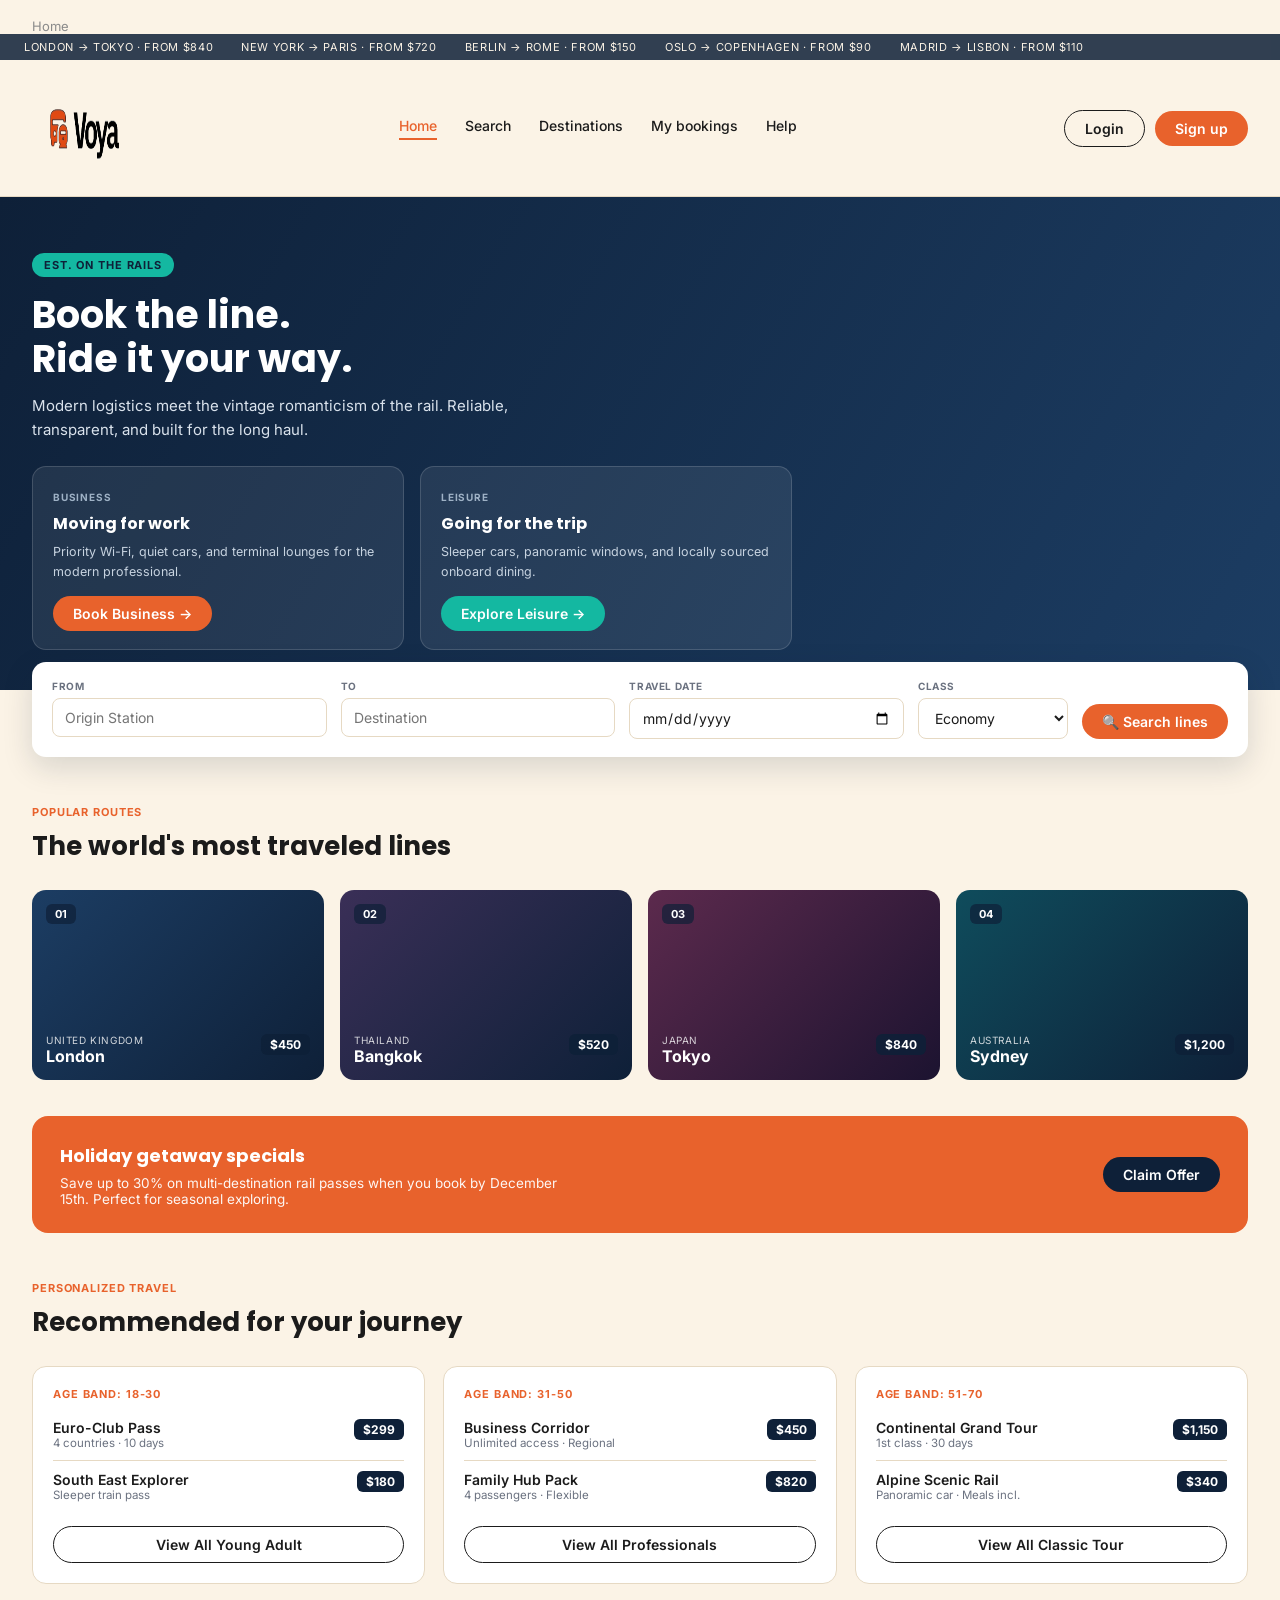
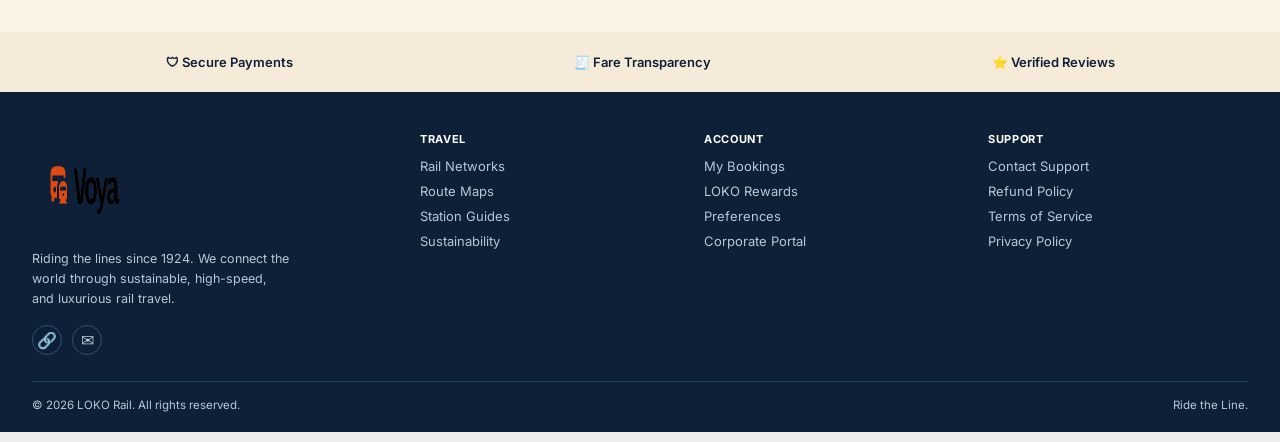
==== index.html @ 7a9fcd8a "Rename home page to index" ====
<!DOCTYPE html>
<html lang="en">
<head>
    <meta charset="UTF-8">
    <meta name="viewport" content="width=device-width, initial-scale=1.0">
    <title>VOYA-RAIL BOOKING</title>
    <link rel="stylesheet" href="styles.css">
</head>

<body>

<!-- ============ HOME ============ -->

<div class="screen" id="home">

<div class="screen-label">Home</div>

<div class="ticker">
    <span>London → Tokyo · from $840</span>
    <span>New York → Paris · from $720</span>
    <span>Berlin → Rome · from $150</span>
    <span>Oslo → Copenhagen · from $90</span>
    <span>Madrid → Lisbon · from $110</span>
</div>


<!-- NAVBAR -->

<div class="navbar">

    <span class="logo">
        <img
            src="Media/voya-logo.png"
            alt="VOYA logo"
            width="100"
            height="100"
        >
    </span>

    <div class="navlinks">

        <a class="active" href="index.html">
            Home
        </a>

        <a href="search.html">
            Search
        </a>

        <a href="destinations.html">
            Destinations
        </a>

        <a href="bookings.html">
            My bookings
        </a>

        <a href="help.html">
            Help
        </a>

    </div>

    <div class="nav-actions">

        <a
            class="btn btn-outline"
            href="login.html"
        >
            Login
        </a>

        <a
            class="btn btn-orange"
            href="signup.html"
        >
            Sign up
        </a>

    </div>

</div>


<!-- HERO -->

<div class="hero">

    <div class="hero-inner">

        <span class="tag">
            Est. on the rails
        </span>

        <h1>
            Book the line.<br>
            Ride it your way.
        </h1>

        <p>
            Modern logistics meet the vintage romanticism of the rail.
            Reliable, transparent, and built for the long haul.
        </p>


        <div class="hero-cards">

            <div class="hero-card">

                <span class="eyebrow">
                    Business
                </span>

                <h3>
                    Moving for work
                </h3>

                <p>
                    Priority Wi-Fi, quiet cars, and terminal lounges
                    for the modern professional.
                </p>

                <a
                    class="btn btn-orange"
                    href="search.html"
                >
                    Book Business →
                </a>

            </div>


            <div class="hero-card">

                <span class="eyebrow">
                    Leisure
                </span>

                <h3>
                    Going for the trip
                </h3>

                <p>
                    Sleeper cars, panoramic windows, and locally
                    sourced onboard dining.
                </p>

                <a
                    class="btn btn-teal"
                    href="search.html"
                >
                    Explore Leisure →
                </a>

            </div>

        </div>

    </div>

</div>


<!-- SEARCH BAR -->

<div class="search-bar">

    <div class="field">

        <label>
            From
        </label>

        <input
            class="input"
            placeholder="Origin Station"
        >

    </div>


    <div class="field">

        <label>
            To
        </label>

        <input
            class="input"
            placeholder="Destination"
        >

    </div>


    <div class="field">

        <label>
            Travel Date
        </label>

        <input
            class="input"
            placeholder="mm/dd/yyyy"
        >

    </div>


    <div
        class="field"
        style="max-width:150px"
    >

        <label>
            Class
        </label>

        <select class="input">

            <option>
                Economy
            </option>

            <option>
                First Class
            </option>

        </select>

    </div>


    <div
        class="field"
        style="flex:0 0 auto;justify-content:flex-end"
    >

        <label style="opacity:0">
            Search
        </label>

        <a
            class="btn btn-orange"
            href="search.html"
        >
            🔍 Search lines
        </a>

    </div>

</div>


<!-- POPULAR ROUTES -->

<div class="section">

    <div class="eyebrow">
        Popular routes
    </div>

    <h2>
        The world's most traveled lines
    </h2>


    <div class="route-grid">

        <div
            class="route-card"
            style="background:linear-gradient(135deg,#1c3d63,#0E2038)"
        >

            <span class="route-num">
                01
            </span>

            <div>

                <span class="route-price">
                    $450
                </span>

                <div class="route-country">
                    United Kingdom
                </div>

                <div class="route-name">
                    London
                </div>

            </div>

        </div>


        <div
            class="route-card"
            style="background:linear-gradient(135deg,#3a2f57,#0E2038)"
        >

            <span class="route-num">
                02
            </span>

            <div>

                <span class="route-price">
                    $520
                </span>

                <div class="route-country">
                    Thailand
                </div>

                <div class="route-name">
                    Bangkok
                </div>

            </div>

        </div>


        <div
            class="route-card"
            style="background:linear-gradient(135deg,#5c2a4d,#1c1330)"
        >

            <span class="route-num">
                03
            </span>

            <div>

                <span class="route-price">
                    $840
                </span>

                <div class="route-country">
                    Japan
                </div>

                <div class="route-name">
                    Tokyo
                </div>

            </div>

        </div>


        <div
            class="route-card"
            style="background:linear-gradient(135deg,#0f4c5c,#0E2038)"
        >

            <span class="route-num">
                04
            </span>

            <div>

                <span class="route-price">
                    $1,200
                </span>

                <div class="route-country">
                    Australia
                </div>

                <div class="route-name">
                    Sydney
                </div>

            </div>

        </div>

    </div>


    <div class="promo-banner">

        <div>

            <h3>
                Holiday getaway specials
            </h3>

            <p>
                Save up to 30% on multi-destination rail passes
                when you book by December 15th. Perfect for
                seasonal exploring.
            </p>

        </div>

        <a
            class="btn btn-dark"
            href="search.html"
        >
            Claim Offer
        </a>

    </div>

</div>


<!-- PERSONALIZED TRAVEL -->

<div
    class="section"
    style="padding-top:0"
>

    <div class="eyebrow">
        Personalized travel
    </div>

    <h2>
        Recommended for your journey
    </h2>


    <div class="persona-grid">


        <div class="persona-card">

            <div class="eyebrow">
                Age band: 18-30
            </div>

            <div class="persona-item">

                <div>

                    <div class="name">
                        Euro-Club Pass
                    </div>

                    <div class="sub">
                        4 countries · 10 days
                    </div>

                </div>

                <span class="price">
                    $299
                </span>

            </div>


            <div class="persona-item">

                <div>

                    <div class="name">
                        South East Explorer
                    </div>

                    <div class="sub">
                        Sleeper train pass
                    </div>

                </div>

                <span class="price">
                    $180
                </span>

            </div>


            <a
                class="btn btn-outline btn-block"
                style="margin-top:14px"
                href="search.html"
            >
                View All Young Adult
            </a>

        </div>


        <div class="persona-card">

            <div class="eyebrow">
                Age band: 31-50
            </div>

            <div class="persona-item">

                <div>

                    <div class="name">
                        Business Corridor
                    </div>

                    <div class="sub">
                        Unlimited access · Regional
                    </div>

                </div>

                <span class="price">
                    $450
                </span>

            </div>


            <div class="persona-item">

                <div>

                    <div class="name">
                        Family Hub Pack
                    </div>

                    <div class="sub">
                        4 passengers · Flexible
                    </div>

                </div>

                <span class="price">
                    $820
                </span>

            </div>


            <a
                class="btn btn-outline btn-block"
                style="margin-top:14px"
                href="search.html"
            >
                View All Professionals
            </a>

        </div>


        <div class="persona-card">

            <div class="eyebrow">
                Age band: 51-70
            </div>

            <div class="persona-item">

                <div>

                    <div class="name">
                        Continental Grand Tour
                    </div>

                    <div class="sub">
                        1st class · 30 days
                    </div>

                </div>

                <span class="price">
                    $1,150
                </span>

            </div>


            <div class="persona-item">

                <div>

                    <div class="name">
                        Alpine Scenic Rail
                    </div>

                    <div class="sub">
                        Panoramic car · Meals incl.
                    </div>

                </div>

                <span class="price">
                    $340
                </span>

            </div>


            <a
                class="btn btn-outline btn-block"
                style="margin-top:14px"
                href="search.html"
            >
                View All Classic Tour
            </a>

        </div>

    </div>

</div>


<!-- TRUST -->

<div class="trust-row">

    <div class="trust-item">
        🛡 Secure Payments
    </div>

    <div class="trust-item">
        🧾 Fare Transparency
    </div>

    <div class="trust-item">
        ⭐ Verified Reviews
    </div>

</div>


<!-- FOOTER -->

<div class="footer">

    <div class="footer-top">

        <div>

            <span class="logo">

                <img
                    src="Media/voya-logo.png"
                    alt="VOYA logo"
                    width="100"
                    height="100"
                >

            </span>

            <p>
                Riding the lines since 1924.
                We connect the world through sustainable,
                high-speed, and luxurious rail travel.
            </p>

            <div class="footer-social">
                <span>🔗</span>
                <span>✉</span>
            </div>

        </div>


        <div class="footer-col">

            <h4>
                Travel
            </h4>

            <a href="#">
                Rail Networks
            </a>

            <a href="#">
                Route Maps
            </a>

            <a href="#">
                Station Guides
            </a>

            <a href="#">
                Sustainability
            </a>

        </div>


        <div class="footer-col">

            <h4>
                Account
            </h4>

            <a href="bookings.html">
                My Bookings
            </a>

            <a href="#">
                LOKO Rewards
            </a>

            <a href="#">
                Preferences
            </a>

            <a href="#">
                Corporate Portal
            </a>

        </div>


        <div class="footer-col">

            <h4>
                Support
            </h4>

            <a href="#">
                Contact Support
            </a>

            <a href="#">
                Refund Policy
            </a>

            <a href="#">
                Terms of Service
            </a>

            <a href="#">
                Privacy Policy
            </a>

        </div>

    </div>


    <div class="footer-bottom">

        <span>
            © 2026 LOKO Rail. All rights reserved.
        </span>

        <span>
            Ride the Line.
        </span>

    </div>
</div>
</div>
<script src="home.js"></script>
</body>
</html>
---- styles.css ----
@import url('https://fonts.googleapis.com/css2?family=Poppins:wght@500;600;700;800&family=Inter:wght@400;500;600;700&display=swap');

:root{
  --cream:#FBF3E6;
  --cream-2:#F6EBD8;
  --navy:#0E2038;
  --navy-2:#16304F;
  --orange:#E8622C;
  --orange-2:#CC4E1C;
  --teal:#14B8A1;
  --teal-2:#0E9384;
  --text:#1B1B1B;
  --muted:#6B7280;
  --border:#E6D9C3;
  --white:#FFFFFF;
  --yellow:#F2C94C;
}
*{box-sizing:border-box;}
html,body{margin:0;padding:0;}
body{
  font-family:'Inter',sans-serif;
  background:var(--cream);
  color:var(--text);
}
h1,h2,h3,.display{font-family:'Poppins',sans-serif;}
a{text-decoration:none;}

/* screen label divider, purely presentational */
.screen-label{
  padding:18px 32px 0;
  font-size:13px;
  color:#8a8a8a;
}
.screen{border-bottom:10px solid #EDEDED;}

.icon{display:inline-flex;vertical-align:middle;}

/* TICKER */
.ticker{
  background:var(--navy);
  color:var(--cream);
  font-size:11px;
  letter-spacing:0.06em;
  text-transform:uppercase;
  padding:6px 24px;
  display:flex;
  gap:28px;
  flex-wrap:wrap;
  opacity:0.85;
}

/* NAVBAR */
.navbar{
  display:flex;
  align-items:center;
  justify-content:space-between;
  padding:16px 32px;
  background:var(--cream);
  border-bottom:1px solid var(--border);
  flex-wrap:wrap;
  gap:12px;
}
.brand{
  display:flex;align-items:center;gap:8px;
  font-weight:700;font-size:20px;color:var(--text);
}
.brand .icon{color:var(--orange);}
.navlinks{display:flex;gap:28px;font-size:14px;font-weight:500;}
.navlinks a{color:var(--text);}
.navlinks a.active{color:var(--orange);border-bottom:2px solid var(--orange);padding-bottom:4px;}
.nav-actions{display:flex;gap:10px;align-items:center;}

/* BUTTONS */
.btn{
  border-radius:999px;padding:9px 20px;font-size:14px;font-weight:600;border:none;
  cursor:pointer;font-family:'Inter',sans-serif;display:inline-flex;align-items:center;gap:6px;
}
.btn-orange{background:var(--orange);color:white;}
.btn-teal{background:var(--teal);color:white;}
.btn-dark{background:var(--navy);color:white;}
.btn-outline{background:transparent;color:var(--text);border:1px solid var(--text);}
.btn-block{width:100%;justify-content:center;}

/* HERO */
.hero{position:relative;padding:56px 32px 40px;background:linear-gradient(120deg,var(--navy) 0%, #1c3d63 100%);color:white;}
.hero-inner{max-width:760px;}
.tag{
  display:inline-block;background:var(--teal);color:var(--navy);font-size:11px;font-weight:700;
  letter-spacing:0.08em;text-transform:uppercase;padding:5px 12px;border-radius:999px;margin-bottom:16px;
}
.hero h1{font-size:38px;line-height:1.15;margin:0 0 14px;font-weight:700;}
.hero p{font-size:15px;color:#D9E2EC;max-width:520px;margin:0 0 24px;line-height:1.6;}
.hero-cards{display:flex;gap:16px;flex-wrap:wrap;}
.hero-card{
  background:rgba(255,255,255,0.08);border:1px solid rgba(255,255,255,0.15);border-radius:14px;
  padding:18px 20px;min-width:230px;flex:1;
}
.hero-card .eyebrow{font-size:10px;letter-spacing:.08em;color:#9FB2C6;font-weight:700;text-transform:uppercase;}
.hero-card h3{font-size:16px;margin:6px 0 6px;}
.hero-card p{font-size:12.5px;color:#C7D3E0;margin:0 0 14px;}

/* SEARCH BAR */
.search-bar{
  margin:-28px 32px 0;background:white;border-radius:14px;box-shadow:0 10px 30px rgba(14,32,56,0.15);
  padding:18px 20px;display:flex;gap:14px;flex-wrap:wrap;position:relative;z-index:3;
}
.field{display:flex;flex-direction:column;gap:6px;flex:1;min-width:140px;}
.field label{font-size:10px;font-weight:700;letter-spacing:.06em;text-transform:uppercase;color:var(--muted);}
.input, select.input{
  border:1px solid var(--border);border-radius:8px;padding:10px 12px;font-size:14px;
  font-family:inherit;background:white;color:var(--text);width:100%;
}
.input:focus, select.input:focus{outline:2px solid var(--orange);outline-offset:1px;}

/* SECTIONS */
.section{padding:48px 32px;}
.eyebrow{font-size:11px;font-weight:700;letter-spacing:.08em;text-transform:uppercase;color:var(--orange);margin-bottom:8px;}
.section h2{font-size:26px;margin:0 0 24px;font-weight:700;}

/* ROUTE CARDS */
.route-grid{display:grid;grid-template-columns:repeat(4,1fr);gap:16px;}
.route-card{
  border-radius:14px;position:relative;height:190px;color:white;display:flex;flex-direction:column;
  justify-content:space-between;padding:14px;
}
.route-num{align-self:flex-start;background:rgba(14,32,56,0.7);font-size:11px;padding:3px 9px;border-radius:6px;font-weight:700;}
.route-price{align-self:flex-end;background:rgba(14,32,56,0.85);font-size:12px;padding:3px 9px;border-radius:6px;font-weight:700;float:right;}
.route-name{font-weight:700;font-size:16px;}
.route-country{font-size:10px;letter-spacing:.06em;text-transform:uppercase;opacity:0.8;}

/* PROMO BANNER */
.promo-banner{
  background:var(--orange);color:white;border-radius:16px;padding:26px 28px;display:flex;
  align-items:center;justify-content:space-between;gap:16px;flex-wrap:wrap;margin-top:36px;
}
.promo-banner h3{margin:0 0 6px;font-size:18px;}
.promo-banner p{margin:0;font-size:13.5px;max-width:520px;opacity:0.95;}

/* PERSONA CARDS */
.persona-grid{display:grid;grid-template-columns:repeat(3,1fr);gap:18px;}
.persona-card{background:white;border:1px solid var(--border);border-radius:14px;padding:20px;}
.persona-item{display:flex;justify-content:space-between;align-items:flex-start;padding:10px 0;border-bottom:1px solid var(--border);}
.persona-item:last-of-type{border-bottom:none;}
.persona-item .name{font-weight:600;font-size:14px;}
.persona-item .sub{font-size:11.5px;color:var(--muted);}
.persona-item .price{background:var(--navy);color:white;font-size:12px;font-weight:700;padding:3px 9px;border-radius:6px;}

/* TRUST ROW */
.trust-row{display:flex;justify-content:space-around;padding:22px 32px;background:var(--cream-2);flex-wrap:wrap;gap:14px;}
.trust-item{display:flex;align-items:center;gap:8px;font-size:13px;font-weight:600;color:var(--navy);}

/* FOOTER */
.footer{background:var(--navy);color:#B9C6D6;padding:40px 32px 20px;}
.footer-top{display:grid;grid-template-columns:1.4fr 1fr 1fr 1fr;gap:24px;padding-bottom:26px;}
.footer-brand{color:white;font-weight:700;font-size:18px;display:flex;align-items:center;gap:8px;margin-bottom:10px;}
.footer-brand .icon{color:var(--orange);}
.footer-top p{font-size:12.5px;line-height:1.6;max-width:260px;}
.footer-col h4{color:white;font-size:11px;letter-spacing:.06em;text-transform:uppercase;margin:0 0 12px;}
.footer-col a{display:block;color:#B9C6D6;font-size:13px;margin-bottom:9px;}
.footer-col a:hover{color:white;}
.footer-social{display:flex;gap:10px;margin-top:16px;}
.footer-social span{width:30px;height:30px;border:1px solid #33506E;border-radius:999px;display:flex;align-items:center;justify-content:center;}
.footer-bottom{border-top:1px solid #23405E;padding-top:16px;display:flex;justify-content:space-between;font-size:11.5px;flex-wrap:wrap;gap:8px;}

/* AUTH */
.auth-topbar{display:flex;justify-content:space-between;align-items:center;padding:16px 32px;border-bottom:1px solid var(--border);}
.auth-split{display:flex;flex-wrap:wrap;}
.auth-left{
  flex:1;min-width:320px;background:linear-gradient(160deg,#0E2038,#1c3d63);color:white;
  padding:52px 40px;display:flex;flex-direction:column;justify-content:center;
}
.auth-left h2{font-size:26px;line-height:1.3;font-weight:700;max-width:340px;}
.auth-right{flex:1;min-width:320px;padding:52px 48px;display:flex;flex-direction:column;justify-content:center;}
.auth-form-wrap{max-width:380px;width:100%;margin:0 auto;}
.toggle-pill{display:flex;background:var(--cream-2);border-radius:999px;padding:4px;margin-bottom:26px;}
.toggle-pill span{flex:1;text-align:center;padding:9px 0;border-radius:999px;font-weight:600;font-size:13.5px;color:var(--muted);}
.toggle-pill span.active{background:white;color:var(--text);box-shadow:0 1px 4px rgba(0,0,0,0.12);}
.auth-right h1{text-align:center;font-size:20px;margin-bottom:22px;}
.form-row{display:flex;gap:12px;}
.form-group{margin-bottom:14px;flex:1;}
.form-group label{font-size:10.5px;font-weight:700;letter-spacing:.05em;text-transform:uppercase;color:var(--muted);display:block;margin-bottom:6px;}
.input-icon{position:relative;}
.input-icon .icon{position:absolute;right:12px;top:50%;transform:translateY(-50%);color:var(--muted);}
.check-row{display:flex;align-items:center;justify-content:space-between;font-size:13px;margin-bottom:18px;}
.check-row label{display:flex;align-items:center;gap:7px;color:var(--muted);}
.check-row a{color:var(--orange);font-weight:600;}
.tiny-terms{font-size:12px;color:var(--muted);display:flex;gap:7px;align-items:flex-start;margin-bottom:18px;}
.tiny-terms a{color:var(--orange);font-weight:600;}
.divider{display:flex;align-items:center;gap:10px;margin:18px 0;font-size:10.5px;color:var(--muted);letter-spacing:.05em;text-transform:uppercase;}
.divider::before,.divider::after{content:"";flex:1;height:1px;background:var(--border);}
.social-row{display:flex;gap:12px;}
.social-btn{
  flex:1;border:1px solid var(--border);background:white;border-radius:999px;padding:10px 0;
  font-size:13.5px;font-weight:600;display:flex;align-items:center;justify-content:center;gap:8px;
}
.auth-foot{text-align:center;font-size:13px;color:var(--muted);margin-top:20px;}
.auth-foot a{color:var(--orange);font-weight:600;}

/* SEARCH RESULTS */
.route-line-lg{display:flex;align-items:center;gap:14px;font-size:22px;font-weight:700;}
.route-dots{flex:0 0 auto;width:120px;height:2px;background:repeating-linear-gradient(90deg,var(--orange) 0 6px, transparent 6px 12px);position:relative;}
.route-meta{font-size:13px;color:var(--muted);margin-top:4px;}
.results-header{margin-bottom:20px;}
.results-grid{display:flex;gap:24px;align-items:flex-start;}
.filter-panel{width:250px;flex:0 0 auto;background:white;border:1px solid var(--border);border-radius:14px;padding:20px;}
.filter-panel h3{margin:0 0 16px;font-size:16px;}
.filter-group{margin-bottom:16px;}
.filter-group h4{font-size:11px;letter-spacing:.05em;text-transform:uppercase;color:var(--muted);margin:0 0 10px;}
.filter-row{display:flex;justify-content:space-between;align-items:center;font-size:13.5px;padding:5px 0;}
.filter-row .left{display:flex;align-items:center;gap:8px;}
.filter-row .count{color:var(--muted);font-size:12.5px;}
.slider-track{height:5px;background:var(--border);border-radius:99px;position:relative;margin:14px 0 6px;}
.slider-thumb{position:absolute;top:50%;left:32%;transform:translate(-50%,-50%);width:14px;height:14px;border-radius:99px;background:var(--orange);border:2px solid white;box-shadow:0 0 0 1px var(--orange);}
.slider-labels{display:flex;justify-content:space-between;font-size:12px;color:var(--muted);}
.results-list{flex:1;}
.results-list-top{display:flex;justify-content:space-between;align-items:center;margin-bottom:14px;font-size:14px;}
.departure-card{
  background:white;border:1px solid var(--border);border-radius:14px;padding:16px 18px;
  display:flex;align-items:center;gap:18px;margin-bottom:14px;flex-wrap:wrap;
}
.badges{display:flex;gap:6px;margin-bottom:10px;}
.badge{font-size:10.5px;font-weight:700;letter-spacing:.03em;padding:3px 9px;border-radius:999px;border:1px solid transparent;}
.badge-business{background:var(--navy);color:white;}
.badge-economy{background:white;color:var(--text);border-color:var(--border);}
.badge-crypto{background:#E5F8F5;color:var(--teal-2);}
.badge-first, .badge-limited{background:var(--yellow);color:#5A4200;}
.dep-row{display:flex;align-items:center;gap:24px;flex:1;min-width:260px;}
.dep-time{font-size:20px;font-weight:700;}
.dep-station{font-size:12px;color:var(--muted);}
.dep-mid{flex:1;text-align:center;min-width:80px;}
.dep-dur{font-size:11px;color:var(--muted);margin-bottom:4px;}
.dep-info{font-size:12.5px;color:var(--muted);display:flex;gap:6px;align-items:center;flex-wrap:wrap;margin-top:8px;}
.dep-price{text-align:right;}
.dep-price .label{font-size:10.5px;color:var(--muted);text-transform:uppercase;}
.dep-price .amount{font-size:20px;font-weight:700;margin:2px 0 8px;}
.center-btn{text-align:center;margin:24px 0 40px;}

/* TRIP DETAILS */
.trip-hero{background:var(--navy);color:white;padding:32px;}
.back-link{color:#C7D3E0;font-size:13px;margin-bottom:14px;display:inline-flex;align-items:center;gap:6px;}
.trip-rating{display:flex;align-items:center;gap:10px;margin-bottom:10px;}
.stars-inline{display:inline-flex;align-items:center;gap:4px;font-size:13px;color:#D9E2EC;}
.trip-route-lg{display:flex;align-items:center;gap:16px;font-size:26px;font-weight:700;margin-bottom:6px;}
.trip-meta{font-size:13px;color:#C7D3E0;}
.trip-body{display:grid;grid-template-columns:2fr 1fr;gap:24px;padding:28px 32px;}
.card-box{background:white;border:1px solid var(--border);border-radius:14px;padding:20px;margin-bottom:18px;}
.card-box h4{margin:0 0 14px;font-size:11px;letter-spacing:.05em;text-transform:uppercase;color:var(--muted);}
.class-options{display:flex;gap:12px;}
.class-card{flex:1;border:1.5px solid var(--border);border-radius:12px;padding:16px;position:relative;}
.class-card.selected{border-color:var(--orange);}
.class-card h5{margin:0 0 4px;font-size:15px;font-weight:700;}
.class-card p{margin:0 0 10px;font-size:12px;color:var(--muted);}
.class-card .price{font-size:20px;font-weight:700;color:var(--orange);}
.class-check{position:absolute;top:14px;right:14px;width:18px;height:18px;border-radius:99px;background:var(--orange);color:white;display:flex;align-items:center;justify-content:center;font-size:11px;}
.ticket-row{display:flex;justify-content:space-between;font-size:13.5px;padding:8px 0;border-bottom:1px solid var(--border);}
.ticket-row .amt{background:var(--navy);color:white;font-size:11.5px;font-weight:700;padding:2px 8px;border-radius:6px;}
.ticket-row.total{border-bottom:none;font-weight:700;font-size:15px;padding-top:12px;}
.timeline{position:relative;padding-left:20px;}
.timeline-item{position:relative;padding-bottom:20px;}
.timeline-item:last-child{padding-bottom:0;}
.timeline-item::before{content:"";position:absolute;left:-20px;top:4px;width:9px;height:9px;border-radius:99px;background:var(--navy);}
.timeline-item.stop::before{background:white;border:2px solid var(--muted);width:7px;height:7px;}
.timeline-item::after{content:"";position:absolute;left:-16px;top:14px;bottom:-6px;width:1px;background:var(--border);}
.timeline-item:last-child::after{display:none;}
.timeline-time{font-size:12px;color:var(--muted);}
.timeline-station{font-weight:600;font-size:14px;}
.timeline-sub{font-size:12px;color:var(--muted);}
.included-grid{display:grid;grid-template-columns:1fr 1fr;gap:10px;}
.included-item{display:flex;align-items:center;gap:8px;font-size:13.5px;color:var(--text);}
.included-item .icon{color:var(--teal-2);}
.fare-total-row{display:flex;justify-content:space-between;font-size:13.5px;padding:6px 0;}
.fare-total-row.total{font-weight:700;font-size:16px;border-top:1px solid var(--border);margin-top:6px;padding-top:12px;}
.cancel-note{font-size:11.5px;color:var(--muted);margin-top:10px;}

/* CHECKOUT */
.breadcrumb{display:flex;gap:8px;font-size:11px;font-weight:700;letter-spacing:.04em;text-transform:uppercase;color:var(--muted);margin-bottom:18px;}
.breadcrumb .active{color:var(--orange);}
.checkout-grid{display:grid;grid-template-columns:2fr 1fr;gap:24px;padding:0 32px 48px;}
.payment-grid{display:grid;grid-template-columns:1fr 1fr;gap:12px;margin-bottom:12px;}
.payment-option{border:1.5px solid var(--border);border-radius:12px;padding:14px;font-size:13.5px;}
.payment-option.selected{border-color:var(--orange);}
.payment-option .sub{font-size:11px;color:var(--muted);}
.notice{background:var(--cream-2);border-radius:10px;padding:10px 14px;font-size:12px;color:var(--navy);margin-bottom:14px;}
.mini-route{display:flex;justify-content:space-between;font-size:13px;font-weight:700;margin-bottom:4px;}
.mini-meta{font-size:11.5px;color:var(--muted);margin-bottom:14px;}

/* CONFIRMATION */
.confirm-banner{background:var(--teal);color:white;text-align:center;padding:40px 24px;}
.confirm-check{width:52px;height:52px;border-radius:99px;background:var(--navy);display:flex;align-items:center;justify-content:center;margin:0 auto 14px;color:var(--yellow);}
.confirm-banner h2{margin:0 0 6px;font-size:22px;}
.confirm-banner p{margin:0;font-size:13px;opacity:0.9;}
.ticket-card{
  background:white;border-radius:16px;max-width:560px;margin:-20px auto 0;padding:24px 28px;
  box-shadow:0 12px 34px rgba(14,32,56,0.14);position:relative;z-index:2;
}
.ticket-top{display:flex;justify-content:space-between;align-items:center;font-size:20px;font-weight:700;margin-bottom:14px;}
.ticket-dash{border-top:2px dashed var(--border);margin:14px 0;}
.ticket-grid{display:grid;grid-template-columns:1fr 1fr;gap:16px;margin-bottom:20px;}
.ticket-label{font-size:10.5px;letter-spacing:.05em;text-transform:uppercase;color:var(--muted);margin-bottom:4px;}
.ticket-value{font-size:14px;font-weight:600;}
.ticket-ref{background:var(--navy);color:var(--yellow);display:inline-block;padding:4px 10px;border-radius:6px;font-weight:700;font-size:13px;}
.barcode-wrap{text-align:center;}
.barcode{height:60px;background:repeating-linear-gradient(90deg,var(--text) 0 2px, transparent 2px 5px);margin:0 auto 8px;}
.barcode-num{font-size:11px;letter-spacing:.15em;color:var(--muted);}
.rating-card{max-width:560px;margin:24px auto 0;background:white;border-radius:16px;padding:22px 26px;border:1px solid var(--border);}
.rating-card h3{margin:0 0 4px;font-size:17px;}
.rating-card p{margin:0 0 14px;font-size:12.5px;color:var(--muted);}
.stars{display:flex;gap:4px;margin-bottom:14px;font-size:20px;color:var(--yellow);letter-spacing:2px;}
textarea.input{resize:vertical;min-height:70px;font-family:inherit;}

/* BOOKINGS */
.profile-banner{background:var(--navy);color:white;padding:22px 32px;display:flex;justify-content:space-between;align-items:center;flex-wrap:wrap;gap:14px;}
.profile-left{display:flex;align-items:center;gap:14px;}
.avatar{width:48px;height:48px;border-radius:99px;background:var(--orange);display:flex;align-items:center;justify-content:center;font-weight:700;}
.profile-left h3{margin:0;font-size:16px;}
.profile-left p{margin:2px 0 0;font-size:12.5px;color:#C7D3E0;}
.tabs{display:flex;gap:28px;padding:0 32px;border-bottom:1px solid var(--border);background:var(--cream-2);}
.tabs span{display:inline-block;padding:14px 0;font-size:13.5px;font-weight:600;color:var(--muted);border-bottom:2px solid transparent;}
.tabs span.active{color:var(--orange);border-color:var(--orange);}
.booking-card{background:white;border:1px solid var(--border);border-radius:14px;padding:18px 20px;display:flex;justify-content:space-between;align-items:center;flex-wrap:wrap;gap:14px;}
.booking-card h3{margin:0 0 4px;font-size:20px;}
.booking-card .meta{font-size:12.5px;color:var(--muted);}
.past-grid{display:grid;grid-template-columns:repeat(3,1fr);gap:16px;margin-top:14px;}
.past-card{background:white;border:1px solid var(--border);border-radius:14px;padding:16px 18px;}
.past-card-top{display:flex;justify-content:space-between;align-items:flex-start;}
.past-card h4{margin:0 0 2px;font-size:14.5px;}
.past-card .meta{font-size:11.5px;color:var(--muted);margin-bottom:8px;}
.past-card .quote{font-size:12.5px;color:var(--muted);font-style:italic;margin-top:8px;}
.past-card .stars{font-size:15px;margin-bottom:4px;}
.badge-dot{width:20px;height:20px;border-radius:99px;background:var(--cream-2);display:flex;align-items:center;justify-content:center;color:var(--teal-2);font-size:11px;}

@media (max-width:900px){
  .route-grid{grid-template-columns:repeat(2,1fr);}
  .persona-grid{grid-template-columns:1fr;}
  .trip-body{grid-template-columns:1fr;}
  .checkout-grid{grid-template-columns:1fr;}
  .footer-top{grid-template-columns:1fr 1fr;}
  .results-grid{flex-direction:column;}
  .filter-panel{width:100%;}
  .past-grid{grid-template-columns:1fr;}
  .navlinks{display:none;}
}
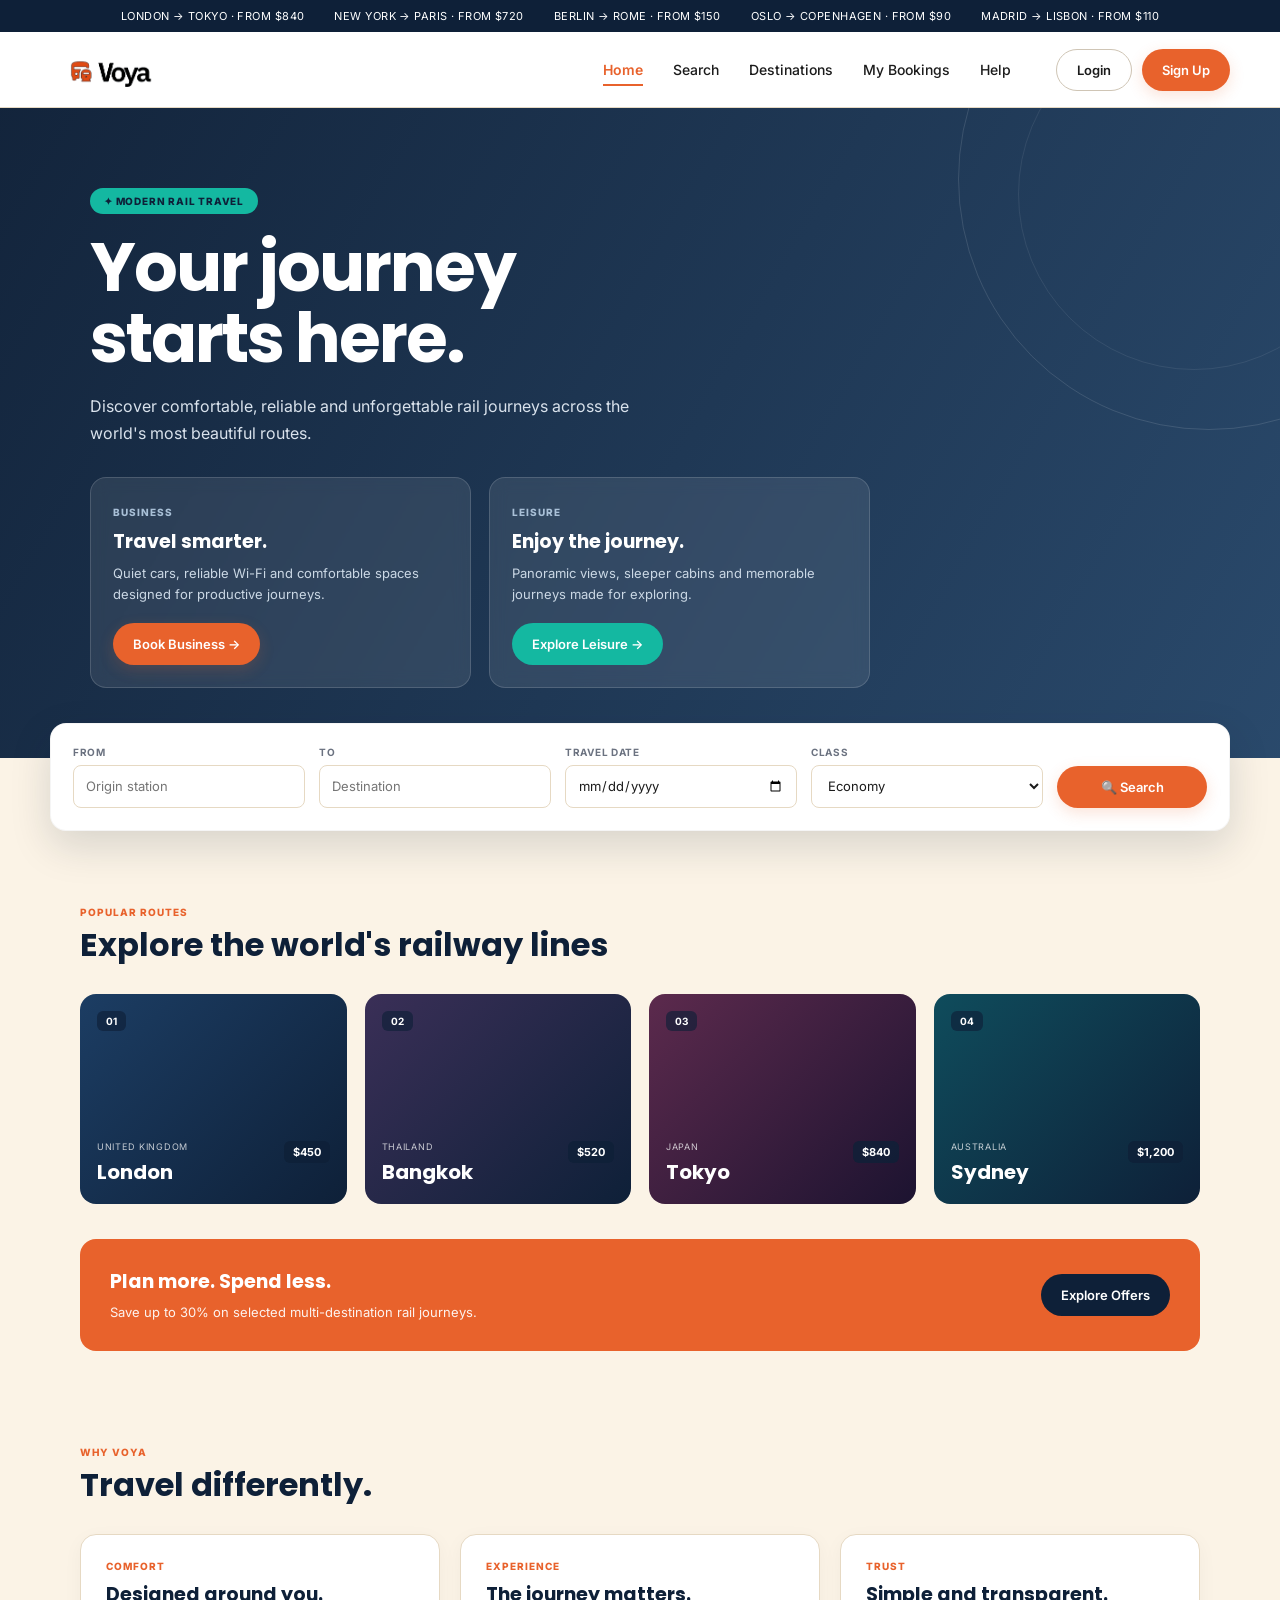
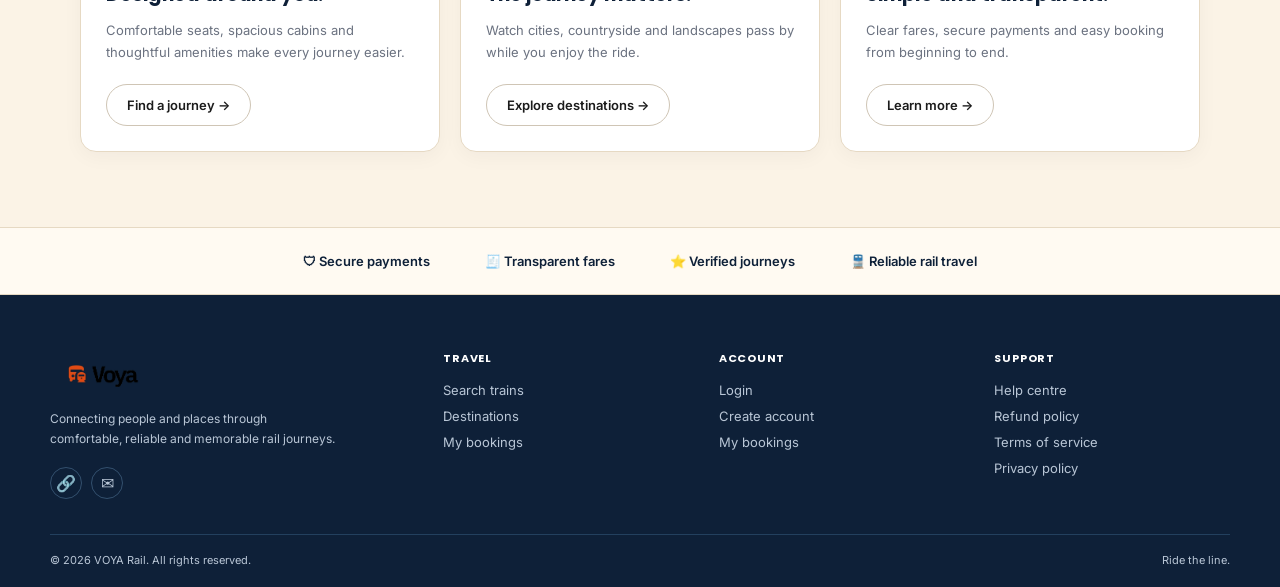
==== commit 6eafa1fa: "Fix login flow and booking navigation" ====
--- a/index.html
+++ b/index.html
@@ -3,17 +3,17 @@
 <head>
     <meta charset="UTF-8">
     <meta name="viewport" content="width=device-width, initial-scale=1.0">
-    <title>VOYA-RAIL BOOKING</title>
+
+    <title>VOYA Rail — Travel by Train</title>
+
     <link rel="stylesheet" href="styles.css">
 </head>
 
 <body>
 
-<!-- ============ HOME ============ -->
-
-<div class="screen" id="home">
-
-<div class="screen-label">Home</div>
+<!-- =========================
+     TOP TICKER
+========================= -->
 
 <div class="ticker">
     <span>London → Tokyo · from $840</span>
@@ -24,22 +24,19 @@
 </div>
 
 
-<!-- NAVBAR -->
-
-<div class="navbar">
-
-    <span class="logo">
-        <img
-            src="Media/voya-logo.png"
-            alt="VOYA logo"
-            width="100"
-            height="100"
-        >
-    </span>
-
-    <div class="navlinks">
-
-        <a class="active" href="index.html">
+<!-- =========================
+     NAVIGATION
+========================= -->
+
+<header class="navbar">
+
+    <a href="index.html" class="logo">
+        <img src="Media/voya-logo.png" alt="VOYA Rail">
+    </a>
+
+    <nav class="navlinks">
+
+        <a href="index.html" class="active">
             Home
         </a>
 
@@ -52,128 +49,123 @@
         </a>
 
         <a href="bookings.html">
-            My bookings
+            My Bookings
         </a>
 
         <a href="help.html">
             Help
         </a>
 
-    </div>
+    </nav>
 
     <div class="nav-actions">
 
-        <a
-            class="btn btn-outline"
-            href="login.html"
-        >
+        <a href="login.html" class="btn btn-outline">
             Login
         </a>
 
-        <a
-            class="btn btn-orange"
-            href="signup.html"
-        >
-            Sign up
-        </a>
-
-    </div>
-
-</div>
-
-
-<!-- HERO -->
-
-<div class="hero">
+        <a href="signup.html" class="btn btn-orange">
+            Sign Up
+        </a>
+
+    </div>
+
+</header>
+
+
+<!-- =========================
+     HERO
+========================= -->
+
+<main>
+
+<section class="hero">
 
     <div class="hero-inner">
 
         <span class="tag">
-            Est. on the rails
+            ✦ MODERN RAIL TRAVEL
         </span>
 
         <h1>
-            Book the line.<br>
-            Ride it your way.
+            Your journey<br>
+            starts here.
         </h1>
 
         <p>
-            Modern logistics meet the vintage romanticism of the rail.
-            Reliable, transparent, and built for the long haul.
+            Discover comfortable, reliable and unforgettable
+            rail journeys across the world's most beautiful routes.
         </p>
 
-
         <div class="hero-cards">
 
-            <div class="hero-card">
+            <article class="hero-card">
 
                 <span class="eyebrow">
-                    Business
+                    BUSINESS
                 </span>
 
                 <h3>
-                    Moving for work
+                    Travel smarter.
                 </h3>
 
                 <p>
-                    Priority Wi-Fi, quiet cars, and terminal lounges
-                    for the modern professional.
+                    Quiet cars, reliable Wi-Fi and comfortable
+                    spaces designed for productive journeys.
                 </p>
 
-                <a
-                    class="btn btn-orange"
-                    href="search.html"
-                >
+                <a href="search.html" class="btn btn-orange">
                     Book Business →
                 </a>
 
-            </div>
-
-
-            <div class="hero-card">
+            </article>
+
+
+            <article class="hero-card">
 
                 <span class="eyebrow">
-                    Leisure
+                    LEISURE
                 </span>
 
                 <h3>
-                    Going for the trip
+                    Enjoy the journey.
                 </h3>
 
                 <p>
-                    Sleeper cars, panoramic windows, and locally
-                    sourced onboard dining.
+                    Panoramic views, sleeper cabins and memorable
+                    journeys made for exploring.
                 </p>
 
-                <a
-                    class="btn btn-teal"
-                    href="search.html"
-                >
+                <a href="search.html" class="btn btn-teal">
                     Explore Leisure →
                 </a>
 
-            </div>
+            </article>
 
         </div>
 
     </div>
 
-</div>
-
-
-<!-- SEARCH BAR -->
-
-<div class="search-bar">
+</section>
+
+
+<!-- =========================
+     SEARCH
+========================= -->
+
+<section class="search-bar">
 
     <div class="field">
 
-        <label>
+        <label for="from">
             From
         </label>
 
         <input
+            id="from"
             class="input"
-            placeholder="Origin Station"
+            type="text"
+            placeholder="Origin station"
         >
 
     </div>
@@ -181,12 +173,14 @@
 
     <div class="field">
 
-        <label>
+        <label for="to">
             To
         </label>
 
         <input
+            id="to"
             class="input"
+            type="text"
             placeholder="Destination"
         >
 
@@ -195,34 +189,36 @@
 
     <div class="field">
 
-        <label>
-            Travel Date
+        <label for="travel-date">
+            Travel date
         </label>
 
         <input
+            id="travel-date"
             class="input"
-            placeholder="mm/dd/yyyy"
+            type="date"
         >
 
     </div>
 
 
-    <div
-        class="field"
-        style="max-width:150px"
-    >
-
-        <label>
+    <div class="field">
+
+        <label for="travel-class">
             Class
         </label>
 
-        <select class="input">
-
-            <option>
+        <select id="travel-class" class="input">
+
+            <option value="economy">
                 Economy
             </option>
 
-            <option>
+            <option value="business">
+                Business
+            </option>
+
+            <option value="first">
                 First Class
             </option>
 
@@ -231,43 +227,39 @@
     </div>
 
 
-    <div
-        class="field"
-        style="flex:0 0 auto;justify-content:flex-end"
-    >
-
-        <label style="opacity:0">
-            Search
+    <div class="field search-action">
+
+        <label>
+            &nbsp;
         </label>
 
-        <a
-            class="btn btn-orange"
-            href="search.html"
-        >
-            🔍 Search lines
-        </a>
-
-    </div>
-
-</div>
-
-
-<!-- POPULAR ROUTES -->
-
-<div class="section">
+        <a href="search.html" class="btn btn-orange">
+            🔍 Search
+        </a>
+
+    </div>
+
+</section>
+
+
+<!-- =========================
+     POPULAR ROUTES
+========================= -->
+
+<section class="section">
 
     <div class="eyebrow">
-        Popular routes
+        POPULAR ROUTES
     </div>
 
     <h2>
-        The world's most traveled lines
+        Explore the world's railway lines
     </h2>
 
-
     <div class="route-grid">
 
-        <div
+
+        <article
             class="route-card"
             style="background:linear-gradient(135deg,#1c3d63,#0E2038)"
         >
@@ -292,10 +284,10 @@
 
             </div>
 
-        </div>
-
-
-        <div
+        </article>
+
+
+        <article
             class="route-card"
             style="background:linear-gradient(135deg,#3a2f57,#0E2038)"
         >
@@ -320,10 +312,10 @@
 
             </div>
 
-        </div>
-
-
-        <div
+        </article>
+
+
+        <article
             class="route-card"
             style="background:linear-gradient(135deg,#5c2a4d,#1c1330)"
         >
@@ -348,10 +340,10 @@
 
             </div>
 
-        </div>
-
-
-        <div
+        </article>
+
+
+        <article
             class="route-card"
             style="background:linear-gradient(135deg,#0f4c5c,#0E2038)"
         >
@@ -376,286 +368,182 @@
 
             </div>
 
+        </article>
+
+    </div>
+
+
+    <!-- PROMOTION -->
+
+    <div class="promo-banner">
+
+        <div>
+
+            <h3>
+                Plan more. Spend less.
+            </h3>
+
+            <p>
+                Save up to 30% on selected multi-destination
+                rail journeys.
+            </p>
+
         </div>
 
-    </div>
-
-
-    <div class="promo-banner">
+        <a href="search.html" class="btn btn-dark">
+            Explore Offers
+        </a>
+
+    </div>
+
+</section>
+
+
+<!-- =========================
+     WHY VOYA
+========================= -->
+
+<section class="section why-section">
+
+    <div class="eyebrow">
+        WHY VOYA
+    </div>
+
+    <h2>
+        Travel differently.
+    </h2>
+
+    <div class="persona-grid">
+
+
+        <article class="persona-card">
+
+            <div class="eyebrow">
+                COMFORT
+            </div>
+
+            <h3>
+                Designed around you.
+            </h3>
+
+            <p>
+                Comfortable seats, spacious cabins and thoughtful
+                amenities make every journey easier.
+            </p>
+
+            <a href="search.html" class="btn btn-outline">
+                Find a journey →
+            </a>
+
+        </article>
+
+
+        <article class="persona-card">
+
+            <div class="eyebrow">
+                EXPERIENCE
+            </div>
+
+            <h3>
+                The journey matters.
+            </h3>
+
+            <p>
+                Watch cities, countryside and landscapes pass by
+                while you enjoy the ride.
+            </p>
+
+            <a href="destinations.html" class="btn btn-outline">
+                Explore destinations →
+            </a>
+
+        </article>
+
+
+        <article class="persona-card">
+
+            <div class="eyebrow">
+                TRUST
+            </div>
+
+            <h3>
+                Simple and transparent.
+            </h3>
+
+            <p>
+                Clear fares, secure payments and easy booking
+                from beginning to end.
+            </p>
+
+            <a href="help.html" class="btn btn-outline">
+                Learn more →
+            </a>
+
+        </article>
+
+    </div>
+
+</section>
+
+
+<!-- =========================
+     TRUST
+========================= -->
+
+<section class="trust-row">
+
+    <div class="trust-item">
+        🛡 Secure payments
+    </div>
+
+    <div class="trust-item">
+        🧾 Transparent fares
+    </div>
+
+    <div class="trust-item">
+        ⭐ Verified journeys
+    </div>
+
+    <div class="trust-item">
+        🚆 Reliable rail travel
+    </div>
+
+</section>
+
+</main>
+
+
+<!-- =========================
+     FOOTER
+========================= -->
+
+<footer class="footer">
+
+    <div class="footer-top">
+
 
         <div>
 
-            <h3>
-                Holiday getaway specials
-            </h3>
-
-            <p>
-                Save up to 30% on multi-destination rail passes
-                when you book by December 15th. Perfect for
-                seasonal exploring.
-            </p>
-
-        </div>
-
-        <a
-            class="btn btn-dark"
-            href="search.html"
-        >
-            Claim Offer
-        </a>
-
-    </div>
-
-</div>
-
-
-<!-- PERSONALIZED TRAVEL -->
-
-<div
-    class="section"
-    style="padding-top:0"
->
-
-    <div class="eyebrow">
-        Personalized travel
-    </div>
-
-    <h2>
-        Recommended for your journey
-    </h2>
-
-
-    <div class="persona-grid">
-
-
-        <div class="persona-card">
-
-            <div class="eyebrow">
-                Age band: 18-30
-            </div>
-
-            <div class="persona-item">
-
-                <div>
-
-                    <div class="name">
-                        Euro-Club Pass
-                    </div>
-
-                    <div class="sub">
-                        4 countries · 10 days
-                    </div>
-
-                </div>
-
-                <span class="price">
-                    $299
-                </span>
-
-            </div>
-
-
-            <div class="persona-item">
-
-                <div>
-
-                    <div class="name">
-                        South East Explorer
-                    </div>
-
-                    <div class="sub">
-                        Sleeper train pass
-                    </div>
-
-                </div>
-
-                <span class="price">
-                    $180
-                </span>
-
-            </div>
-
-
-            <a
-                class="btn btn-outline btn-block"
-                style="margin-top:14px"
-                href="search.html"
-            >
-                View All Young Adult
-            </a>
-
-        </div>
-
-
-        <div class="persona-card">
-
-            <div class="eyebrow">
-                Age band: 31-50
-            </div>
-
-            <div class="persona-item">
-
-                <div>
-
-                    <div class="name">
-                        Business Corridor
-                    </div>
-
-                    <div class="sub">
-                        Unlimited access · Regional
-                    </div>
-
-                </div>
-
-                <span class="price">
-                    $450
-                </span>
-
-            </div>
-
-
-            <div class="persona-item">
-
-                <div>
-
-                    <div class="name">
-                        Family Hub Pack
-                    </div>
-
-                    <div class="sub">
-                        4 passengers · Flexible
-                    </div>
-
-                </div>
-
-                <span class="price">
-                    $820
-                </span>
-
-            </div>
-
-
-            <a
-                class="btn btn-outline btn-block"
-                style="margin-top:14px"
-                href="search.html"
-            >
-                View All Professionals
-            </a>
-
-        </div>
-
-
-        <div class="persona-card">
-
-            <div class="eyebrow">
-                Age band: 51-70
-            </div>
-
-            <div class="persona-item">
-
-                <div>
-
-                    <div class="name">
-                        Continental Grand Tour
-                    </div>
-
-                    <div class="sub">
-                        1st class · 30 days
-                    </div>
-
-                </div>
-
-                <span class="price">
-                    $1,150
-                </span>
-
-            </div>
-
-
-            <div class="persona-item">
-
-                <div>
-
-                    <div class="name">
-                        Alpine Scenic Rail
-                    </div>
-
-                    <div class="sub">
-                        Panoramic car · Meals incl.
-                    </div>
-
-                </div>
-
-                <span class="price">
-                    $340
-                </span>
-
-            </div>
-
-
-            <a
-                class="btn btn-outline btn-block"
-                style="margin-top:14px"
-                href="search.html"
-            >
-                View All Classic Tour
-            </a>
-
-        </div>
-
-    </div>
-
-</div>
-
-
-<!-- TRUST -->
-
-<div class="trust-row">
-
-    <div class="trust-item">
-        🛡 Secure Payments
-    </div>
-
-    <div class="trust-item">
-        🧾 Fare Transparency
-    </div>
-
-    <div class="trust-item">
-        ⭐ Verified Reviews
-    </div>
-
-</div>
-
-
-<!-- FOOTER -->
-
-<div class="footer">
-
-    <div class="footer-top">
-
-        <div>
-
-            <span class="logo">
+            <a href="index.html" class="footer-brand">
 
                 <img
                     src="Media/voya-logo.png"
-                    alt="VOYA logo"
-                    width="100"
-                    height="100"
+                    alt="VOYA Rail"
                 >
 
-            </span>
+            </a>
 
             <p>
-                Riding the lines since 1924.
-                We connect the world through sustainable,
-                high-speed, and luxurious rail travel.
+                Connecting people and places through
+                comfortable, reliable and memorable
+                rail journeys.
             </p>
 
             <div class="footer-social">
+
                 <span>🔗</span>
                 <span>✉</span>
+
             </div>
 
         </div>
@@ -667,20 +555,16 @@
                 Travel
             </h4>
 
-            <a href="#">
-                Rail Networks
-            </a>
-
-            <a href="#">
-                Route Maps
-            </a>
-
-            <a href="#">
-                Station Guides
-            </a>
-
-            <a href="#">
-                Sustainability
+            <a href="search.html">
+                Search trains
+            </a>
+
+            <a href="destinations.html">
+                Destinations
+            </a>
+
+            <a href="bookings.html">
+                My bookings
             </a>
 
         </div>
@@ -692,20 +576,16 @@
                 Account
             </h4>
 
+            <a href="login.html">
+                Login
+            </a>
+
+            <a href="signup.html">
+                Create account
+            </a>
+
             <a href="bookings.html">
-                My Bookings
-            </a>
-
-            <a href="#">
-                LOKO Rewards
-            </a>
-
-            <a href="#">
-                Preferences
-            </a>
-
-            <a href="#">
-                Corporate Portal
+                My bookings
             </a>
 
         </div>
@@ -717,20 +597,20 @@
                 Support
             </h4>
 
+            <a href="help.html">
+                Help centre
+            </a>
+
             <a href="#">
-                Contact Support
+                Refund policy
             </a>
 
             <a href="#">
-                Refund Policy
+                Terms of service
             </a>
 
             <a href="#">
-                Terms of Service
-            </a>
-
-            <a href="#">
-                Privacy Policy
+                Privacy policy
             </a>
 
         </div>
@@ -741,16 +621,19 @@
     <div class="footer-bottom">
 
         <span>
-            © 2026 LOKO Rail. All rights reserved.
+            © 2026 VOYA Rail. All rights reserved.
         </span>
 
         <span>
-            Ride the Line.
+            Ride the line.
         </span>
 
     </div>
-</div>
-</div>
+
+</footer>
+
+
 <script src="home.js"></script>
+
 </body>
 </html>
--- a/styles.css
+++ b/styles.css
@@ -1,343 +1,2280 @@
-
 @import url('https://fonts.googleapis.com/css2?family=Poppins:wght@500;600;700;800&family=Inter:wght@400;500;600;700&display=swap');
 
-:root{
-  --cream:#FBF3E6;
-  --cream-2:#F6EBD8;
-  --navy:#0E2038;
-  --navy-2:#16304F;
-  --orange:#E8622C;
-  --orange-2:#CC4E1C;
-  --teal:#14B8A1;
-  --teal-2:#0E9384;
-  --text:#1B1B1B;
-  --muted:#6B7280;
-  --border:#E6D9C3;
-  --white:#FFFFFF;
-  --yellow:#F2C94C;
-}
-*{box-sizing:border-box;}
-html,body{margin:0;padding:0;}
-body{
-  font-family:'Inter',sans-serif;
-  background:var(--cream);
-  color:var(--text);
-}
-h1,h2,h3,.display{font-family:'Poppins',sans-serif;}
-a{text-decoration:none;}
-
-/* screen label divider, purely presentational */
-.screen-label{
-  padding:18px 32px 0;
-  font-size:13px;
-  color:#8a8a8a;
-}
-.screen{border-bottom:10px solid #EDEDED;}
-
-.icon{display:inline-flex;vertical-align:middle;}
-
-/* TICKER */
-.ticker{
-  background:var(--navy);
-  color:var(--cream);
-  font-size:11px;
-  letter-spacing:0.06em;
-  text-transform:uppercase;
-  padding:6px 24px;
-  display:flex;
-  gap:28px;
-  flex-wrap:wrap;
-  opacity:0.85;
-}
-
-/* NAVBAR */
-.navbar{
-  display:flex;
-  align-items:center;
-  justify-content:space-between;
-  padding:16px 32px;
-  background:var(--cream);
-  border-bottom:1px solid var(--border);
-  flex-wrap:wrap;
-  gap:12px;
-}
-.brand{
-  display:flex;align-items:center;gap:8px;
-  font-weight:700;font-size:20px;color:var(--text);
-}
-.brand .icon{color:var(--orange);}
-.navlinks{display:flex;gap:28px;font-size:14px;font-weight:500;}
-.navlinks a{color:var(--text);}
-.navlinks a.active{color:var(--orange);border-bottom:2px solid var(--orange);padding-bottom:4px;}
-.nav-actions{display:flex;gap:10px;align-items:center;}
-
-/* BUTTONS */
-.btn{
-  border-radius:999px;padding:9px 20px;font-size:14px;font-weight:600;border:none;
-  cursor:pointer;font-family:'Inter',sans-serif;display:inline-flex;align-items:center;gap:6px;
-}
-.btn-orange{background:var(--orange);color:white;}
-.btn-teal{background:var(--teal);color:white;}
-.btn-dark{background:var(--navy);color:white;}
-.btn-outline{background:transparent;color:var(--text);border:1px solid var(--text);}
-.btn-block{width:100%;justify-content:center;}
-
-/* HERO */
-.hero{position:relative;padding:56px 32px 40px;background:linear-gradient(120deg,var(--navy) 0%, #1c3d63 100%);color:white;}
-.hero-inner{max-width:760px;}
-.tag{
-  display:inline-block;background:var(--teal);color:var(--navy);font-size:11px;font-weight:700;
-  letter-spacing:0.08em;text-transform:uppercase;padding:5px 12px;border-radius:999px;margin-bottom:16px;
-}
-.hero h1{font-size:38px;line-height:1.15;margin:0 0 14px;font-weight:700;}
-.hero p{font-size:15px;color:#D9E2EC;max-width:520px;margin:0 0 24px;line-height:1.6;}
-.hero-cards{display:flex;gap:16px;flex-wrap:wrap;}
-.hero-card{
-  background:rgba(255,255,255,0.08);border:1px solid rgba(255,255,255,0.15);border-radius:14px;
-  padding:18px 20px;min-width:230px;flex:1;
-}
-.hero-card .eyebrow{font-size:10px;letter-spacing:.08em;color:#9FB2C6;font-weight:700;text-transform:uppercase;}
-.hero-card h3{font-size:16px;margin:6px 0 6px;}
-.hero-card p{font-size:12.5px;color:#C7D3E0;margin:0 0 14px;}
-
-/* SEARCH BAR */
-.search-bar{
-  margin:-28px 32px 0;background:white;border-radius:14px;box-shadow:0 10px 30px rgba(14,32,56,0.15);
-  padding:18px 20px;display:flex;gap:14px;flex-wrap:wrap;position:relative;z-index:3;
-}
-.field{display:flex;flex-direction:column;gap:6px;flex:1;min-width:140px;}
-.field label{font-size:10px;font-weight:700;letter-spacing:.06em;text-transform:uppercase;color:var(--muted);}
-.input, select.input{
-  border:1px solid var(--border);border-radius:8px;padding:10px 12px;font-size:14px;
-  font-family:inherit;background:white;color:var(--text);width:100%;
-}
-.input:focus, select.input:focus{outline:2px solid var(--orange);outline-offset:1px;}
-
-/* SECTIONS */
-.section{padding:48px 32px;}
-.eyebrow{font-size:11px;font-weight:700;letter-spacing:.08em;text-transform:uppercase;color:var(--orange);margin-bottom:8px;}
-.section h2{font-size:26px;margin:0 0 24px;font-weight:700;}
-
-/* ROUTE CARDS */
-.route-grid{display:grid;grid-template-columns:repeat(4,1fr);gap:16px;}
-.route-card{
-  border-radius:14px;position:relative;height:190px;color:white;display:flex;flex-direction:column;
-  justify-content:space-between;padding:14px;
-}
-.route-num{align-self:flex-start;background:rgba(14,32,56,0.7);font-size:11px;padding:3px 9px;border-radius:6px;font-weight:700;}
-.route-price{align-self:flex-end;background:rgba(14,32,56,0.85);font-size:12px;padding:3px 9px;border-radius:6px;font-weight:700;float:right;}
-.route-name{font-weight:700;font-size:16px;}
-.route-country{font-size:10px;letter-spacing:.06em;text-transform:uppercase;opacity:0.8;}
-
-/* PROMO BANNER */
-.promo-banner{
-  background:var(--orange);color:white;border-radius:16px;padding:26px 28px;display:flex;
-  align-items:center;justify-content:space-between;gap:16px;flex-wrap:wrap;margin-top:36px;
-}
-.promo-banner h3{margin:0 0 6px;font-size:18px;}
-.promo-banner p{margin:0;font-size:13.5px;max-width:520px;opacity:0.95;}
-
-/* PERSONA CARDS */
-.persona-grid{display:grid;grid-template-columns:repeat(3,1fr);gap:18px;}
-.persona-card{background:white;border:1px solid var(--border);border-radius:14px;padding:20px;}
-.persona-item{display:flex;justify-content:space-between;align-items:flex-start;padding:10px 0;border-bottom:1px solid var(--border);}
-.persona-item:last-of-type{border-bottom:none;}
-.persona-item .name{font-weight:600;font-size:14px;}
-.persona-item .sub{font-size:11.5px;color:var(--muted);}
-.persona-item .price{background:var(--navy);color:white;font-size:12px;font-weight:700;padding:3px 9px;border-radius:6px;}
-
-/* TRUST ROW */
-.trust-row{display:flex;justify-content:space-around;padding:22px 32px;background:var(--cream-2);flex-wrap:wrap;gap:14px;}
-.trust-item{display:flex;align-items:center;gap:8px;font-size:13px;font-weight:600;color:var(--navy);}
-
-/* FOOTER */
-.footer{background:var(--navy);color:#B9C6D6;padding:40px 32px 20px;}
-.footer-top{display:grid;grid-template-columns:1.4fr 1fr 1fr 1fr;gap:24px;padding-bottom:26px;}
-.footer-brand{color:white;font-weight:700;font-size:18px;display:flex;align-items:center;gap:8px;margin-bottom:10px;}
-.footer-brand .icon{color:var(--orange);}
-.footer-top p{font-size:12.5px;line-height:1.6;max-width:260px;}
-.footer-col h4{color:white;font-size:11px;letter-spacing:.06em;text-transform:uppercase;margin:0 0 12px;}
-.footer-col a{display:block;color:#B9C6D6;font-size:13px;margin-bottom:9px;}
-.footer-col a:hover{color:white;}
-.footer-social{display:flex;gap:10px;margin-top:16px;}
-.footer-social span{width:30px;height:30px;border:1px solid #33506E;border-radius:999px;display:flex;align-items:center;justify-content:center;}
-.footer-bottom{border-top:1px solid #23405E;padding-top:16px;display:flex;justify-content:space-between;font-size:11.5px;flex-wrap:wrap;gap:8px;}
-
-/* AUTH */
-.auth-topbar{display:flex;justify-content:space-between;align-items:center;padding:16px 32px;border-bottom:1px solid var(--border);}
-.auth-split{display:flex;flex-wrap:wrap;}
-.auth-left{
-  flex:1;min-width:320px;background:linear-gradient(160deg,#0E2038,#1c3d63);color:white;
-  padding:52px 40px;display:flex;flex-direction:column;justify-content:center;
-}
-.auth-left h2{font-size:26px;line-height:1.3;font-weight:700;max-width:340px;}
-.auth-right{flex:1;min-width:320px;padding:52px 48px;display:flex;flex-direction:column;justify-content:center;}
-.auth-form-wrap{max-width:380px;width:100%;margin:0 auto;}
-.toggle-pill{display:flex;background:var(--cream-2);border-radius:999px;padding:4px;margin-bottom:26px;}
-.toggle-pill span{flex:1;text-align:center;padding:9px 0;border-radius:999px;font-weight:600;font-size:13.5px;color:var(--muted);}
-.toggle-pill span.active{background:white;color:var(--text);box-shadow:0 1px 4px rgba(0,0,0,0.12);}
-.auth-right h1{text-align:center;font-size:20px;margin-bottom:22px;}
-.form-row{display:flex;gap:12px;}
-.form-group{margin-bottom:14px;flex:1;}
-.form-group label{font-size:10.5px;font-weight:700;letter-spacing:.05em;text-transform:uppercase;color:var(--muted);display:block;margin-bottom:6px;}
-.input-icon{position:relative;}
-.input-icon .icon{position:absolute;right:12px;top:50%;transform:translateY(-50%);color:var(--muted);}
-.check-row{display:flex;align-items:center;justify-content:space-between;font-size:13px;margin-bottom:18px;}
-.check-row label{display:flex;align-items:center;gap:7px;color:var(--muted);}
-.check-row a{color:var(--orange);font-weight:600;}
-.tiny-terms{font-size:12px;color:var(--muted);display:flex;gap:7px;align-items:flex-start;margin-bottom:18px;}
-.tiny-terms a{color:var(--orange);font-weight:600;}
-.divider{display:flex;align-items:center;gap:10px;margin:18px 0;font-size:10.5px;color:var(--muted);letter-spacing:.05em;text-transform:uppercase;}
-.divider::before,.divider::after{content:"";flex:1;height:1px;background:var(--border);}
-.social-row{display:flex;gap:12px;}
-.social-btn{
-  flex:1;border:1px solid var(--border);background:white;border-radius:999px;padding:10px 0;
-  font-size:13.5px;font-weight:600;display:flex;align-items:center;justify-content:center;gap:8px;
-}
-.auth-foot{text-align:center;font-size:13px;color:var(--muted);margin-top:20px;}
-.auth-foot a{color:var(--orange);font-weight:600;}
-
-/* SEARCH RESULTS */
-.route-line-lg{display:flex;align-items:center;gap:14px;font-size:22px;font-weight:700;}
-.route-dots{flex:0 0 auto;width:120px;height:2px;background:repeating-linear-gradient(90deg,var(--orange) 0 6px, transparent 6px 12px);position:relative;}
-.route-meta{font-size:13px;color:var(--muted);margin-top:4px;}
-.results-header{margin-bottom:20px;}
-.results-grid{display:flex;gap:24px;align-items:flex-start;}
-.filter-panel{width:250px;flex:0 0 auto;background:white;border:1px solid var(--border);border-radius:14px;padding:20px;}
-.filter-panel h3{margin:0 0 16px;font-size:16px;}
-.filter-group{margin-bottom:16px;}
-.filter-group h4{font-size:11px;letter-spacing:.05em;text-transform:uppercase;color:var(--muted);margin:0 0 10px;}
-.filter-row{display:flex;justify-content:space-between;align-items:center;font-size:13.5px;padding:5px 0;}
-.filter-row .left{display:flex;align-items:center;gap:8px;}
-.filter-row .count{color:var(--muted);font-size:12.5px;}
-.slider-track{height:5px;background:var(--border);border-radius:99px;position:relative;margin:14px 0 6px;}
-.slider-thumb{position:absolute;top:50%;left:32%;transform:translate(-50%,-50%);width:14px;height:14px;border-radius:99px;background:var(--orange);border:2px solid white;box-shadow:0 0 0 1px var(--orange);}
-.slider-labels{display:flex;justify-content:space-between;font-size:12px;color:var(--muted);}
-.results-list{flex:1;}
-.results-list-top{display:flex;justify-content:space-between;align-items:center;margin-bottom:14px;font-size:14px;}
-.departure-card{
-  background:white;border:1px solid var(--border);border-radius:14px;padding:16px 18px;
-  display:flex;align-items:center;gap:18px;margin-bottom:14px;flex-wrap:wrap;
-}
-.badges{display:flex;gap:6px;margin-bottom:10px;}
-.badge{font-size:10.5px;font-weight:700;letter-spacing:.03em;padding:3px 9px;border-radius:999px;border:1px solid transparent;}
-.badge-business{background:var(--navy);color:white;}
-.badge-economy{background:white;color:var(--text);border-color:var(--border);}
-.badge-crypto{background:#E5F8F5;color:var(--teal-2);}
-.badge-first, .badge-limited{background:var(--yellow);color:#5A4200;}
-.dep-row{display:flex;align-items:center;gap:24px;flex:1;min-width:260px;}
-.dep-time{font-size:20px;font-weight:700;}
-.dep-station{font-size:12px;color:var(--muted);}
-.dep-mid{flex:1;text-align:center;min-width:80px;}
-.dep-dur{font-size:11px;color:var(--muted);margin-bottom:4px;}
-.dep-info{font-size:12.5px;color:var(--muted);display:flex;gap:6px;align-items:center;flex-wrap:wrap;margin-top:8px;}
-.dep-price{text-align:right;}
-.dep-price .label{font-size:10.5px;color:var(--muted);text-transform:uppercase;}
-.dep-price .amount{font-size:20px;font-weight:700;margin:2px 0 8px;}
-.center-btn{text-align:center;margin:24px 0 40px;}
-
-/* TRIP DETAILS */
-.trip-hero{background:var(--navy);color:white;padding:32px;}
-.back-link{color:#C7D3E0;font-size:13px;margin-bottom:14px;display:inline-flex;align-items:center;gap:6px;}
-.trip-rating{display:flex;align-items:center;gap:10px;margin-bottom:10px;}
-.stars-inline{display:inline-flex;align-items:center;gap:4px;font-size:13px;color:#D9E2EC;}
-.trip-route-lg{display:flex;align-items:center;gap:16px;font-size:26px;font-weight:700;margin-bottom:6px;}
-.trip-meta{font-size:13px;color:#C7D3E0;}
-.trip-body{display:grid;grid-template-columns:2fr 1fr;gap:24px;padding:28px 32px;}
-.card-box{background:white;border:1px solid var(--border);border-radius:14px;padding:20px;margin-bottom:18px;}
-.card-box h4{margin:0 0 14px;font-size:11px;letter-spacing:.05em;text-transform:uppercase;color:var(--muted);}
-.class-options{display:flex;gap:12px;}
-.class-card{flex:1;border:1.5px solid var(--border);border-radius:12px;padding:16px;position:relative;}
-.class-card.selected{border-color:var(--orange);}
-.class-card h5{margin:0 0 4px;font-size:15px;font-weight:700;}
-.class-card p{margin:0 0 10px;font-size:12px;color:var(--muted);}
-.class-card .price{font-size:20px;font-weight:700;color:var(--orange);}
-.class-check{position:absolute;top:14px;right:14px;width:18px;height:18px;border-radius:99px;background:var(--orange);color:white;display:flex;align-items:center;justify-content:center;font-size:11px;}
-.ticket-row{display:flex;justify-content:space-between;font-size:13.5px;padding:8px 0;border-bottom:1px solid var(--border);}
-.ticket-row .amt{background:var(--navy);color:white;font-size:11.5px;font-weight:700;padding:2px 8px;border-radius:6px;}
-.ticket-row.total{border-bottom:none;font-weight:700;font-size:15px;padding-top:12px;}
-.timeline{position:relative;padding-left:20px;}
-.timeline-item{position:relative;padding-bottom:20px;}
-.timeline-item:last-child{padding-bottom:0;}
-.timeline-item::before{content:"";position:absolute;left:-20px;top:4px;width:9px;height:9px;border-radius:99px;background:var(--navy);}
-.timeline-item.stop::before{background:white;border:2px solid var(--muted);width:7px;height:7px;}
-.timeline-item::after{content:"";position:absolute;left:-16px;top:14px;bottom:-6px;width:1px;background:var(--border);}
-.timeline-item:last-child::after{display:none;}
-.timeline-time{font-size:12px;color:var(--muted);}
-.timeline-station{font-weight:600;font-size:14px;}
-.timeline-sub{font-size:12px;color:var(--muted);}
-.included-grid{display:grid;grid-template-columns:1fr 1fr;gap:10px;}
-.included-item{display:flex;align-items:center;gap:8px;font-size:13.5px;color:var(--text);}
-.included-item .icon{color:var(--teal-2);}
-.fare-total-row{display:flex;justify-content:space-between;font-size:13.5px;padding:6px 0;}
-.fare-total-row.total{font-weight:700;font-size:16px;border-top:1px solid var(--border);margin-top:6px;padding-top:12px;}
-.cancel-note{font-size:11.5px;color:var(--muted);margin-top:10px;}
-
-/* CHECKOUT */
-.breadcrumb{display:flex;gap:8px;font-size:11px;font-weight:700;letter-spacing:.04em;text-transform:uppercase;color:var(--muted);margin-bottom:18px;}
-.breadcrumb .active{color:var(--orange);}
-.checkout-grid{display:grid;grid-template-columns:2fr 1fr;gap:24px;padding:0 32px 48px;}
-.payment-grid{display:grid;grid-template-columns:1fr 1fr;gap:12px;margin-bottom:12px;}
-.payment-option{border:1.5px solid var(--border);border-radius:12px;padding:14px;font-size:13.5px;}
-.payment-option.selected{border-color:var(--orange);}
-.payment-option .sub{font-size:11px;color:var(--muted);}
-.notice{background:var(--cream-2);border-radius:10px;padding:10px 14px;font-size:12px;color:var(--navy);margin-bottom:14px;}
-.mini-route{display:flex;justify-content:space-between;font-size:13px;font-weight:700;margin-bottom:4px;}
-.mini-meta{font-size:11.5px;color:var(--muted);margin-bottom:14px;}
-
-/* CONFIRMATION */
-.confirm-banner{background:var(--teal);color:white;text-align:center;padding:40px 24px;}
-.confirm-check{width:52px;height:52px;border-radius:99px;background:var(--navy);display:flex;align-items:center;justify-content:center;margin:0 auto 14px;color:var(--yellow);}
-.confirm-banner h2{margin:0 0 6px;font-size:22px;}
-.confirm-banner p{margin:0;font-size:13px;opacity:0.9;}
-.ticket-card{
-  background:white;border-radius:16px;max-width:560px;margin:-20px auto 0;padding:24px 28px;
-  box-shadow:0 12px 34px rgba(14,32,56,0.14);position:relative;z-index:2;
-}
-.ticket-top{display:flex;justify-content:space-between;align-items:center;font-size:20px;font-weight:700;margin-bottom:14px;}
-.ticket-dash{border-top:2px dashed var(--border);margin:14px 0;}
-.ticket-grid{display:grid;grid-template-columns:1fr 1fr;gap:16px;margin-bottom:20px;}
-.ticket-label{font-size:10.5px;letter-spacing:.05em;text-transform:uppercase;color:var(--muted);margin-bottom:4px;}
-.ticket-value{font-size:14px;font-weight:600;}
-.ticket-ref{background:var(--navy);color:var(--yellow);display:inline-block;padding:4px 10px;border-radius:6px;font-weight:700;font-size:13px;}
-.barcode-wrap{text-align:center;}
-.barcode{height:60px;background:repeating-linear-gradient(90deg,var(--text) 0 2px, transparent 2px 5px);margin:0 auto 8px;}
-.barcode-num{font-size:11px;letter-spacing:.15em;color:var(--muted);}
-.rating-card{max-width:560px;margin:24px auto 0;background:white;border-radius:16px;padding:22px 26px;border:1px solid var(--border);}
-.rating-card h3{margin:0 0 4px;font-size:17px;}
-.rating-card p{margin:0 0 14px;font-size:12.5px;color:var(--muted);}
-.stars{display:flex;gap:4px;margin-bottom:14px;font-size:20px;color:var(--yellow);letter-spacing:2px;}
-textarea.input{resize:vertical;min-height:70px;font-family:inherit;}
-
-/* BOOKINGS */
-.profile-banner{background:var(--navy);color:white;padding:22px 32px;display:flex;justify-content:space-between;align-items:center;flex-wrap:wrap;gap:14px;}
-.profile-left{display:flex;align-items:center;gap:14px;}
-.avatar{width:48px;height:48px;border-radius:99px;background:var(--orange);display:flex;align-items:center;justify-content:center;font-weight:700;}
-.profile-left h3{margin:0;font-size:16px;}
-.profile-left p{margin:2px 0 0;font-size:12.5px;color:#C7D3E0;}
-.tabs{display:flex;gap:28px;padding:0 32px;border-bottom:1px solid var(--border);background:var(--cream-2);}
-.tabs span{display:inline-block;padding:14px 0;font-size:13.5px;font-weight:600;color:var(--muted);border-bottom:2px solid transparent;}
-.tabs span.active{color:var(--orange);border-color:var(--orange);}
-.booking-card{background:white;border:1px solid var(--border);border-radius:14px;padding:18px 20px;display:flex;justify-content:space-between;align-items:center;flex-wrap:wrap;gap:14px;}
-.booking-card h3{margin:0 0 4px;font-size:20px;}
-.booking-card .meta{font-size:12.5px;color:var(--muted);}
-.past-grid{display:grid;grid-template-columns:repeat(3,1fr);gap:16px;margin-top:14px;}
-.past-card{background:white;border:1px solid var(--border);border-radius:14px;padding:16px 18px;}
-.past-card-top{display:flex;justify-content:space-between;align-items:flex-start;}
-.past-card h4{margin:0 0 2px;font-size:14.5px;}
-.past-card .meta{font-size:11.5px;color:var(--muted);margin-bottom:8px;}
-.past-card .quote{font-size:12.5px;color:var(--muted);font-style:italic;margin-top:8px;}
-.past-card .stars{font-size:15px;margin-bottom:4px;}
-.badge-dot{width:20px;height:20px;border-radius:99px;background:var(--cream-2);display:flex;align-items:center;justify-content:center;color:var(--teal-2);font-size:11px;}
-
-@media (max-width:900px){
-  .route-grid{grid-template-columns:repeat(2,1fr);}
-  .persona-grid{grid-template-columns:1fr;}
-  .trip-body{grid-template-columns:1fr;}
-  .checkout-grid{grid-template-columns:1fr;}
-  .footer-top{grid-template-columns:1fr 1fr;}
-  .results-grid{flex-direction:column;}
-  .filter-panel{width:100%;}
-  .past-grid{grid-template-columns:1fr;}
-  .navlinks{display:none;}
+:root {
+    --cream: #fbf3e6;
+    --cream-light: #fffaf2;
+    --navy: #0e2038;
+    --navy-light: #183b61;
+    --orange: #e8622c;
+    --orange-dark: #cc4e1c;
+    --teal: #14b8a1;
+    --text: #1b1b1b;
+    --muted: #6b7280;
+    --border: #e6d9c3;
+    --white: #ffffff;
+    --yellow: #f2c94c;
+}
+
+/* =========================
+   RESET
+========================= */
+
+* {
+    box-sizing: border-box;
+}
+
+html {
+    scroll-behavior: smooth;
+}
+
+body {
+    margin: 0;
+    padding: 0;
+    font-family: 'Inter', sans-serif;
+    background: var(--cream);
+    color: var(--text);
+}
+
+h1,
+h2,
+h3,
+h4 {
+    font-family: 'Poppins', sans-serif;
+}
+
+a {
+    text-decoration: none;
+}
+
+img {
+    max-width: 100%;
+}
+
+
+/* =========================
+   TICKER
+========================= */
+
+.ticker {
+    min-height: 32px;
+    padding: 7px 30px;
+    display: flex;
+    align-items: center;
+    justify-content: center;
+    gap: 30px;
+    flex-wrap: wrap;
+
+    background: var(--navy);
+    color: #ffffff;
+
+    font-size: 11px;
+    letter-spacing: .04em;
+    text-transform: uppercase;
+}
+
+
+/* =========================
+   NAVBAR
+========================= */
+
+.navbar {
+    width: 100%;
+    min-height: 76px;
+
+    padding: 10px 50px;
+
+    display: flex;
+    align-items: center;
+    justify-content: space-between;
+
+    background: #ffffff;
+    border-bottom: 1px solid var(--border);
+
+    gap: 30px;
+}
+
+
+/* LOGO */
+
+.logo {
+    width: 145px;
+    height: 52px;
+
+    display: flex;
+    align-items: center;
+
+    flex-shrink: 0;
+}
+
+.logo img {
+    width: 145px;
+    height: 52px;
+
+    display: block;
+
+    object-fit: contain;
+    object-position: left center;
+}
+
+
+/* NAVIGATION */
+
+.navlinks {
+    display: flex;
+    align-items: center;
+    justify-content: center;
+
+    gap: 30px;
+
+    margin-left: auto;
+    margin-right: 15px;
+}
+
+.navlinks a {
+    position: relative;
+
+    color: var(--text);
+
+    font-size: 14px;
+    font-weight: 500;
+
+    padding: 8px 0;
+}
+
+.navlinks a:hover {
+    color: var(--orange);
+}
+
+.navlinks a.active {
+    color: var(--orange);
+    font-weight: 600;
+}
+
+.navlinks a.active::after {
+    content: "";
+
+    position: absolute;
+
+    left: 0;
+    right: 0;
+    bottom: 0;
+
+    height: 2px;
+
+    background: var(--orange);
+}
+
+
+/* NAV BUTTONS */
+
+.nav-actions {
+    display: flex;
+    align-items: center;
+    gap: 10px;
+
+    flex-shrink: 0;
+}
+
+
+/* =========================
+   BUTTONS
+========================= */
+
+.btn {
+    min-height: 42px;
+
+    padding: 10px 20px;
+
+    display: inline-flex;
+    align-items: center;
+    justify-content: center;
+
+    gap: 7px;
+
+    border-radius: 999px;
+
+    border: none;
+
+    font-family: 'Inter', sans-serif;
+    font-size: 13px;
+    font-weight: 600;
+
+    cursor: pointer;
+
+    transition:
+        transform .2s ease,
+        box-shadow .2s ease,
+        background .2s ease;
+}
+
+.btn:hover {
+    transform: translateY(-1px);
+}
+
+.btn-orange {
+    background: var(--orange);
+    color: #ffffff;
+
+    box-shadow: 0 5px 15px rgba(232, 98, 44, .18);
+}
+
+.btn-orange:hover {
+    background: var(--orange-dark);
+}
+
+.btn-teal {
+    background: var(--teal);
+    color: #ffffff;
+}
+
+.btn-dark {
+    background: var(--navy);
+    color: #ffffff;
+}
+
+.btn-outline {
+    background: transparent;
+    color: var(--text);
+
+    border: 1px solid #cfc5b5;
+}
+
+
+/* =========================
+   HERO
+========================= */
+
+.hero {
+    position: relative;
+
+    min-height: 520px;
+
+    padding: 80px 50px 70px;
+
+    display: flex;
+    align-items: center;
+
+    background:
+        linear-gradient(
+            120deg,
+            rgba(14, 32, 56, .98),
+            rgba(24, 59, 97, .92)
+        );
+
+    color: #ffffff;
+
+    overflow: hidden;
+}
+
+
+/* Decorative railway-style background */
+
+.hero::before {
+    content: "";
+
+    position: absolute;
+
+    width: 500px;
+    height: 500px;
+
+    right: -180px;
+    top: -180px;
+
+    border: 1px solid rgba(255,255,255,.12);
+
+    border-radius: 50%;
+}
+
+.hero::after {
+    content: "";
+
+    position: absolute;
+
+    width: 350px;
+    height: 350px;
+
+    right: -90px;
+    top: -90px;
+
+    border: 1px solid rgba(255,255,255,.08);
+
+    border-radius: 50%;
+}
+
+.hero-inner {
+    position: relative;
+    z-index: 2;
+
+    width: 100%;
+    max-width: 1100px;
+
+    margin: 0 auto;
+}
+
+
+/* HERO TAG */
+
+.tag {
+    display: inline-flex;
+    align-items: center;
+
+    margin-bottom: 18px;
+
+    padding: 7px 14px;
+
+    border-radius: 999px;
+
+    background: var(--teal);
+
+    color: var(--navy);
+
+    font-size: 10px;
+    font-weight: 800;
+
+    letter-spacing: .08em;
+}
+
+
+/* HERO TITLE */
+
+.hero h1 {
+    max-width: 650px;
+
+    margin: 0 0 18px;
+
+    font-size: clamp(42px, 6vw, 68px);
+
+    line-height: 1.05;
+
+    font-weight: 700;
+
+    letter-spacing: -.03em;
+}
+
+.hero p {
+    max-width: 570px;
+
+    margin: 0 0 30px;
+
+    color: #d9e2ec;
+
+    font-size: 16px;
+
+    line-height: 1.7;
+}
+
+
+/* HERO CARDS */
+
+.hero-cards {
+    max-width: 780px;
+
+    display: grid;
+
+    grid-template-columns: 1fr 1fr;
+
+    gap: 18px;
+}
+
+.hero-card {
+    padding: 22px;
+
+    border-radius: 16px;
+
+    background: rgba(255,255,255,.09);
+
+    border: 1px solid rgba(255,255,255,.15);
+
+    backdrop-filter: blur(8px);
+}
+
+.hero-card .eyebrow {
+    color: #a9c0d7;
+}
+
+.hero-card h3 {
+    margin: 7px 0;
+
+    font-size: 19px;
+}
+
+.hero-card p {
+    margin: 0 0 18px;
+
+    color: #cbd8e5;
+
+    font-size: 13px;
+    line-height: 1.6;
+}
+
+
+/* =========================
+   SEARCH BAR
+========================= */
+
+.search-bar {
+    position: relative;
+    z-index: 5;
+
+    width: calc(100% - 100px);
+
+    max-width: 1200px;
+
+    margin: -35px auto 0;
+
+    padding: 22px;
+
+    display: flex;
+    align-items: flex-end;
+
+    gap: 14px;
+
+    background: #ffffff;
+
+    border-radius: 16px;
+
+    box-shadow:
+        0 15px 40px rgba(14,32,56,.15);
+
+    border: 1px solid rgba(0,0,0,.04);
+}
+
+.field {
+    flex: 1;
+
+    min-width: 150px;
+
+    display: flex;
+    flex-direction: column;
+
+    gap: 7px;
+}
+
+.field label {
+    color: var(--muted);
+
+    font-size: 10px;
+    font-weight: 700;
+
+    letter-spacing: .07em;
+
+    text-transform: uppercase;
+}
+
+.input {
+    width: 100%;
+
+    min-height: 43px;
+
+    padding: 10px 12px;
+
+    border: 1px solid var(--border);
+
+    border-radius: 8px;
+
+    background: #ffffff;
+
+    color: var(--text);
+
+    font-family: inherit;
+
+    font-size: 13px;
+
+    outline: none;
+}
+
+.input:focus {
+    border-color: var(--orange);
+
+    box-shadow:
+        0 0 0 2px rgba(232,98,44,.12);
+}
+
+.search-action {
+    flex: 0 0 auto;
+}
+
+
+/* =========================
+   SECTIONS
+========================= */
+
+.section {
+    max-width: 1200px;
+
+    margin: 0 auto;
+
+    padding: 75px 40px;
+}
+
+.eyebrow {
+    margin-bottom: 8px;
+
+    color: var(--orange);
+
+    font-size: 10px;
+    font-weight: 800;
+
+    letter-spacing: .1em;
+
+    text-transform: uppercase;
+}
+
+.section h2 {
+    margin: 0 0 30px;
+
+    color: var(--navy);
+
+    font-size: 32px;
+
+    line-height: 1.2;
+}
+
+
+/* =========================
+   ROUTES
+========================= */
+
+.route-grid {
+    display: grid;
+
+    grid-template-columns:
+        repeat(4, 1fr);
+
+    gap: 18px;
+}
+
+.route-card {
+    min-height: 210px;
+
+    padding: 17px;
+
+    display: flex;
+    flex-direction: column;
+    justify-content: space-between;
+
+    border-radius: 16px;
+
+    color: #ffffff;
+
+    overflow: hidden;
+
+    transition:
+        transform .2s ease,
+        box-shadow .2s ease;
+}
+
+.route-card:hover {
+    transform: translateY(-4px);
+
+    box-shadow:
+        0 15px 30px rgba(14,32,56,.18);
+}
+
+.route-num {
+    align-self: flex-start;
+
+    padding: 4px 9px;
+
+    border-radius: 6px;
+
+    background: rgba(14,32,56,.65);
+
+    font-size: 10px;
+    font-weight: 700;
+}
+
+.route-price {
+    float: right;
+
+    padding: 4px 9px;
+
+    border-radius: 6px;
+
+    background: rgba(14,32,56,.8);
+
+    font-size: 11px;
+    font-weight: 700;
+}
+
+.route-country {
+    margin-bottom: 5px;
+
+    opacity: .75;
+
+    font-size: 9px;
+
+    letter-spacing: .08em;
+
+    text-transform: uppercase;
+}
+
+.route-name {
+    font-family: 'Poppins', sans-serif;
+
+    font-size: 20px;
+
+    font-weight: 700;
+}
+
+
+/* =========================
+   PROMO
+========================= */
+
+.promo-banner {
+    margin-top: 35px;
+
+    padding: 28px 30px;
+
+    display: flex;
+    align-items: center;
+    justify-content: space-between;
+
+    gap: 20px;
+
+    border-radius: 16px;
+
+    background: var(--orange);
+
+    color: #ffffff;
+}
+
+.promo-banner h3 {
+    margin: 0 0 6px;
+
+    font-size: 19px;
+}
+
+.promo-banner p {
+    max-width: 600px;
+
+    margin: 0;
+
+    font-size: 13px;
+
+    line-height: 1.6;
+
+    opacity: .92;
+}
+
+
+/* =========================
+   WHY VOYA
+========================= */
+
+.why-section {
+    padding-top: 20px;
+}
+
+.persona-grid {
+    display: grid;
+
+    grid-template-columns:
+        repeat(3, 1fr);
+
+    gap: 20px;
+}
+
+.persona-card {
+    padding: 25px;
+
+    background: #ffffff;
+
+    border: 1px solid var(--border);
+
+    border-radius: 16px;
+
+    box-shadow:
+        0 5px 20px rgba(14,32,56,.04);
+}
+
+.persona-card h3 {
+    margin: 8px 0 10px;
+
+    color: var(--navy);
+
+    font-size: 19px;
+}
+
+.persona-card p {
+    margin: 0 0 20px;
+
+    color: var(--muted);
+
+    font-size: 13px;
+
+    line-height: 1.7;
+}
+
+
+/* =========================
+   TRUST
+========================= */
+
+.trust-row {
+    padding: 25px 40px;
+
+    display: flex;
+    justify-content: center;
+    align-items: center;
+
+    gap: 55px;
+
+    flex-wrap: wrap;
+
+    background: var(--cream-light);
+
+    border-top: 1px solid var(--border);
+    border-bottom: 1px solid var(--border);
+}
+
+.trust-item {
+    color: var(--navy);
+
+    font-size: 13px;
+    font-weight: 600;
+}
+
+
+/* =========================
+   FOOTER
+========================= */
+
+.footer {
+    padding: 55px 50px 20px;
+
+    background: var(--navy);
+
+    color: #b9c6d6;
+}
+
+.footer-top {
+    max-width: 1200px;
+
+    margin: 0 auto;
+
+    display: grid;
+
+    grid-template-columns:
+        1.5fr 1fr 1fr 1fr;
+
+    gap: 40px;
+
+    padding-bottom: 35px;
+}
+
+.footer-brand {
+    display: inline-flex;
+
+    align-items: center;
+
+    margin-bottom: 14px;
+}
+
+.footer-brand img {
+    width: 130px;
+    height: 45px;
+
+    object-fit: contain;
+    object-position: left center;
+}
+
+.footer-top p {
+    max-width: 290px;
+
+    margin: 0;
+
+    font-size: 12px;
+
+    line-height: 1.7;
+}
+
+.footer-col h4 {
+    margin: 0 0 15px;
+
+    color: #ffffff;
+
+    font-size: 11px;
+
+    letter-spacing: .07em;
+
+    text-transform: uppercase;
+}
+
+.footer-col a {
+    display: block;
+
+    margin-bottom: 10px;
+
+    color: #b9c6d6;
+
+    font-size: 13px;
+}
+
+.footer-col a:hover {
+    color: #ffffff;
+}
+
+.footer-social {
+    display: flex;
+
+    gap: 9px;
+
+    margin-top: 18px;
+}
+
+.footer-social span {
+    width: 32px;
+    height: 32px;
+
+    display: flex;
+    align-items: center;
+    justify-content: center;
+
+    border: 1px solid #33506e;
+
+    border-radius: 50%;
+}
+
+.footer-bottom {
+    max-width: 1200px;
+
+    margin: 0 auto;
+
+    padding-top: 18px;
+
+    display: flex;
+    justify-content: space-between;
+
+    gap: 15px;
+
+    border-top: 1px solid #23405e;
+
+    font-size: 11px;
+}
+
+
+/* =========================
+   MOBILE
+========================= */
+
+@media (max-width: 900px) {
+
+    .navbar {
+        padding: 12px 25px;
+    }
+
+    .navlinks {
+        display: none;
+    }
+
+    .hero {
+        padding: 60px 25px;
+    }
+
+    .hero-cards {
+        grid-template-columns: 1fr;
+    }
+
+    .search-bar {
+        width: calc(100% - 40px);
+
+        margin-top: -20px;
+
+        flex-direction: column;
+
+        align-items: stretch;
+    }
+
+    .search-action {
+        width: 100%;
+    }
+
+    .search-action .btn {
+        width: 100%;
+    }
+
+    .route-grid {
+        grid-template-columns: repeat(2, 1fr);
+    }
+
+    .persona-grid {
+        grid-template-columns: 1fr;
+    }
+
+    .footer-top {
+        grid-template-columns: 1fr 1fr;
+    }
+
+}
+
+
+@media (max-width: 600px) {
+
+    .ticker {
+        display: none;
+    }
+
+    .navbar {
+        min-height: 68px;
+
+        padding: 9px 18px;
+    }
+
+    .logo {
+        width: 120px;
+        height: 45px;
+    }
+
+    .logo img {
+        width: 120px;
+        height: 45px;
+    }
+
+    .nav-actions {
+        gap: 6px;
+    }
+
+    .nav-actions .btn {
+        min-height: 36px;
+
+        padding: 7px 12px;
+
+        font-size: 11px;
+    }
+
+    .hero {
+        min-height: auto;
+
+        padding: 50px 20px 60px;
+    }
+
+    .hero h1 {
+        font-size: 42px;
+    }
+
+    .hero p {
+        font-size: 14px;
+    }
+
+    .section {
+        padding: 55px 20px;
+    }
+
+    .section h2 {
+        font-size: 26px;
+    }
+
+    .route-grid {
+        grid-template-columns: 1fr;
+    }
+
+    .route-card {
+        min-height: 180px;
+    }
+
+    .promo-banner {
+        align-items: flex-start;
+
+        flex-direction: column;
+    }
+
+    .trust-row {
+        padding: 25px 20px;
+
+        flex-direction: column;
+
+        gap: 15px;
+    }
+
+    .footer {
+        padding: 45px 20px 20px;
+    }
+
+    .footer-top {
+        grid-template-columns: 1fr;
+    }
+
+    .footer-bottom {
+        flex-direction: column;
+    }
+
+}
+
+/* =========================
+   LOGIN PAGE
+========================= */
+
+.auth-page {
+    min-height: 100vh;
+    background: var(--cream);
+}
+
+
+/* HEADER */
+
+.auth-topbar {
+    height: 76px;
+
+    padding: 10px 50px;
+
+    display: flex;
+    align-items: center;
+    justify-content: space-between;
+
+    background: #ffffff;
+
+    border-bottom: 1px solid var(--border);
+}
+
+.auth-logo {
+    width: 145px;
+    height: 52px;
+
+    display: flex;
+    align-items: center;
+}
+
+.auth-logo img {
+    width: 145px;
+    height: 52px;
+
+    object-fit: contain;
+    object-position: left center;
+}
+
+
+/* MAIN */
+
+.auth-split {
+    min-height: calc(100vh - 76px);
+
+    display: grid;
+    grid-template-columns: 1fr 1fr;
+}
+
+
+/* LEFT */
+
+.auth-left {
+    position: relative;
+
+    padding: 70px;
+
+    display: flex;
+    align-items: center;
+
+    background:
+        linear-gradient(
+            135deg,
+            #0e2038,
+            #183b61
+        );
+
+    color: #ffffff;
+
+    overflow: hidden;
+}
+
+.auth-left::after {
+    content: "";
+
+    position: absolute;
+
+    width: 480px;
+    height: 480px;
+
+    right: -220px;
+    bottom: -220px;
+
+    border: 1px solid rgba(255,255,255,.1);
+
+    border-radius: 50%;
+}
+
+.auth-left-content {
+    position: relative;
+    z-index: 2;
+
+    max-width: 520px;
+}
+
+.auth-left h1 {
+    margin: 20px 0 18px;
+
+    font-size: clamp(38px, 5vw, 58px);
+
+    line-height: 1.08;
+
+    letter-spacing: -.03em;
+}
+
+.auth-left p {
+    max-width: 460px;
+
+    margin: 0 0 35px;
+
+    color: #cbd8e5;
+
+    font-size: 15px;
+
+    line-height: 1.7;
+}
+
+
+/* BENEFITS */
+
+.auth-benefits {
+    display: flex;
+    flex-direction: column;
+
+    gap: 18px;
+}
+
+.auth-benefit {
+    display: flex;
+    align-items: center;
+
+    gap: 14px;
+}
+
+.benefit-icon {
+    width: 42px;
+    height: 42px;
+
+    display: flex;
+    align-items: center;
+    justify-content: center;
+
+    flex-shrink: 0;
+
+    border-radius: 12px;
+
+    background: rgba(255,255,255,.1);
+
+    font-size: 18px;
+}
+
+.auth-benefit strong {
+    display: block;
+
+    margin-bottom: 3px;
+
+    color: #ffffff;
+
+    font-size: 13px;
+}
+
+.auth-benefit small {
+    color: #aebfd0;
+
+    font-size: 11px;
+}
+
+
+/* RIGHT */
+
+.auth-right {
+    padding: 60px 50px;
+
+    display: flex;
+    align-items: center;
+    justify-content: center;
+
+    background: #ffffff;
+}
+
+.auth-form-wrap {
+    width: 100%;
+    max-width: 420px;
+}
+
+
+/* SWITCH */
+
+.toggle-pill {
+    width: 100%;
+
+    padding: 4px;
+
+    display: flex;
+
+    background: var(--cream);
+
+    border-radius: 999px;
+
+    margin-bottom: 28px;
+}
+
+.toggle-pill span {
+    flex: 1;
+
+    padding: 10px;
+
+    text-align: center;
+
+    border-radius: 999px;
+
+    color: var(--muted);
+
+    font-size: 13px;
+    font-weight: 600;
+}
+
+.toggle-pill span.active {
+    background: #ffffff;
+
+    color: var(--text);
+
+    box-shadow: 0 2px 8px rgba(0,0,0,.08);
+}
+
+.toggle-pill a {
+    color: inherit;
+}
+
+
+/* FORM TITLE */
+
+.auth-form-wrap h2 {
+    margin: 0;
+
+    text-align: center;
+
+    color: var(--navy);
+
+    font-size: 27px;
+}
+
+.auth-subtitle {
+    margin: 7px 0 28px;
+
+    text-align: center;
+
+    color: var(--muted);
+
+    font-size: 13px;
+}
+
+
+/* FORM */
+
+.form-group {
+    margin-bottom: 17px;
+}
+
+.form-group label {
+    display: block;
+
+    margin-bottom: 7px;
+
+    color: var(--text);
+
+    font-size: 11px;
+    font-weight: 700;
+
+    letter-spacing: .05em;
+
+    text-transform: uppercase;
+}
+
+.input-icon {
+    position: relative;
+}
+
+.input-icon .input {
+    padding-right: 45px;
+}
+
+.password-toggle {
+    position: absolute;
+
+    right: 12px;
+    top: 50%;
+
+    transform: translateY(-50%);
+
+    border: none;
+
+    background: transparent;
+
+    cursor: pointer;
+
+    font-size: 15px;
+}
+
+
+/* CHECK ROW */
+
+.check-row {
+    margin: 4px 0 20px;
+
+    display: flex;
+
+    align-items: center;
+
+    justify-content: space-between;
+
+    gap: 15px;
+
+    font-size: 12px;
+}
+
+.check-row label {
+    display: flex;
+
+    align-items: center;
+
+    gap: 7px;
+
+    color: var(--muted);
+}
+
+.check-row a {
+    color: var(--orange);
+
+    font-weight: 600;
+}
+
+
+/* LOGIN BUTTON */
+
+.auth-login-btn {
+    min-height: 48px;
+
+    font-size: 14px;
+}
+
+
+/* DIVIDER */
+
+.divider {
+    margin: 24px 0;
+
+    display: flex;
+
+    align-items: center;
+
+    gap: 12px;
+
+    color: var(--muted);
+
+    font-size: 10px;
+
+    text-transform: uppercase;
+
+    letter-spacing: .06em;
+}
+
+.divider::before,
+.divider::after {
+    content: "";
+
+    flex: 1;
+
+    height: 1px;
+
+    background: var(--border);
+}
+
+
+/* SOCIAL */
+
+.social-row {
+    display: grid;
+
+    grid-template-columns: 1fr 1fr;
+
+    gap: 12px;
+}
+
+.social-btn {
+    min-height: 44px;
+
+    display: flex;
+
+    align-items: center;
+    justify-content: center;
+
+    gap: 8px;
+
+    border: 1px solid var(--border);
+
+    border-radius: 999px;
+
+    background: #ffffff;
+
+    color: var(--text);
+
+    font-family: inherit;
+
+    font-size: 13px;
+    font-weight: 600;
+
+    cursor: pointer;
+}
+
+.social-btn:hover {
+    background: var(--cream-light);
+}
+
+
+/* FOOT */
+
+.auth-foot {
+    margin-top: 25px;
+
+    text-align: center;
+
+    color: var(--muted);
+
+    font-size: 12px;
+}
+
+.auth-foot a {
+    color: var(--orange);
+
+    font-weight: 600;
+}
+
+
+/* =========================
+   LOGIN MOBILE
+========================= */
+
+@media (max-width: 800px) {
+
+    .auth-topbar {
+        height: 68px;
+
+        padding: 8px 20px;
+    }
+
+    .auth-logo {
+        width: 120px;
+        height: 45px;
+    }
+
+    .auth-logo img {
+        width: 120px;
+        height: 45px;
+    }
+
+    .auth-split {
+        grid-template-columns: 1fr;
+    }
+
+    .auth-left {
+        min-height: 360px;
+
+        padding: 50px 25px;
+    }
+
+    .auth-left h1 {
+        font-size: 40px;
+    }
+
+    .auth-right {
+        padding: 45px 22px;
+    }
+
+}
+
+@media (max-width: 480px) {
+
+    .auth-left {
+        min-height: 320px;
+    }
+
+    .auth-left h1 {
+        font-size: 34px;
+    }
+
+    .auth-left p {
+        font-size: 13px;
+    }
+
+    .auth-topbar .btn {
+        padding: 8px 12px;
+
+        font-size: 11px;
+    }
+
+    .social-row {
+        grid-template-columns: 1fr;
+    }
+
+}
+
+/* =========================
+   SOCIAL LOGIN ICONS
+========================= */
+
+.social-icon {
+    width: 20px;
+    height: 20px;
+
+    flex-shrink: 0;
+
+    display: block;
+}
+
+.apple-icon {
+    fill: #111111;
+}
+
+.social-btn {
+    min-height: 46px;
+
+    display: flex;
+    align-items: center;
+    justify-content: center;
+
+    gap: 9px;
+
+    border: 1px solid var(--border);
+    border-radius: 999px;
+
+    background: #ffffff;
+
+    color: var(--text);
+
+    font-family: 'Inter', sans-serif;
+    font-size: 13px;
+    font-weight: 600;
+
+    cursor: pointer;
+
+    transition:
+        background .2s ease,
+        border-color .2s ease,
+        transform .2s ease;
+}
+
+.social-btn:hover {
+    background: var(--cream);
+    border-color: #d8c8ae;
+}
+
+.social-btn:active {
+    transform: scale(.98);
+}
+
+/* =========================================
+   VOYA SEARCH PAGE - CLEAN LAYOUT
+   ========================================= */
+
+#search {
+    background: var(--cream);
+}
+
+/* ---------- NAVBAR ---------- */
+
+#search .navbar {
+    min-height: 72px;
+    padding: 10px 48px;
+    display: flex;
+    align-items: center;
+    justify-content: space-between;
+    gap: 28px;
+    background: #fff;
+    border-bottom: 1px solid var(--border);
+    flex-wrap: nowrap;
+}
+
+#search .navbar .logo {
+    width: 150px;
+    height: 55px;
+    display: flex;
+    align-items: center;
+    flex-shrink: 0;
+    overflow: hidden;
+}
+
+#search .navbar .logo img {
+    width: 150px;
+    height: 55px;
+    object-fit: contain;
+    display: block;
+}
+
+#search .navlinks {
+    display: flex;
+    align-items: center;
+    justify-content: center;
+    gap: 30px;
+    flex: 1;
+}
+
+#search .navlinks a {
+    color: var(--text);
+    font-size: 14px;
+    font-weight: 600;
+    white-space: nowrap;
+}
+
+#search .navlinks a:hover {
+    color: var(--orange);
+}
+
+#search .navlinks a.active {
+    color: var(--orange);
+    border-bottom: 2px solid var(--orange);
+    padding-bottom: 5px;
+}
+
+#search .nav-actions {
+    display: flex;
+    align-items: center;
+    gap: 10px;
+    flex-shrink: 0;
+}
+
+/* ---------- SEARCH HEADER ---------- */
+
+#search > .section:first-of-type {
+    padding: 48px 48px 34px;
+    background: var(--cream);
+}
+
+#search > .section:first-of-type h2 {
+    margin-bottom: 28px;
+    font-size: 30px;
+}
+
+/* Search box */
+
+#search .search-bar {
+    margin: 0;
+    padding: 20px;
+    background: #fff;
+    border: 1px solid var(--border);
+    border-radius: 16px;
+    box-shadow: 0 8px 25px rgba(14, 32, 56, 0.08);
+
+    display: grid;
+    grid-template-columns: 1fr 1fr 1fr 180px auto;
+    gap: 14px;
+    align-items: end;
+}
+
+#search .search-bar .field {
+    min-width: 0;
+}
+
+#search .search-bar .field:last-child {
+    max-width: none;
+}
+
+#search .search-bar .btn {
+    height: 42px;
+    white-space: nowrap;
+}
+
+/* ---------- RESULTS ---------- */
+
+#search > .section:nth-of-type(2) {
+    padding: 34px 48px 55px;
+}
+
+#search > .section:nth-of-type(2) h2 {
+    margin-bottom: 24px;
+    font-size: 28px;
+}
+
+/* ---------- TRAIN CARD ---------- */
+
+#search .departure-card {
+    width: 100%;
+    min-height: 150px;
+    padding: 20px 22px;
+    margin-bottom: 16px;
+
+    display: flex;
+    align-items: center;
+    gap: 24px;
+
+    background: #fff;
+    border: 1px solid var(--border);
+    border-radius: 16px;
+
+    box-shadow: 0 5px 18px rgba(14, 32, 56, 0.05);
+
+    transition: transform 0.2s ease,
+                box-shadow 0.2s ease,
+                border-color 0.2s ease;
+}
+
+#search .departure-card:hover {
+    transform: translateY(-2px);
+    border-color: #d8c8ad;
+    box-shadow: 0 10px 25px rgba(14, 32, 56, 0.09);
+}
+
+/* Left side of train card */
+
+#search .departure-card > div:first-child {
+    flex: 1;
+    min-width: 0;
+}
+
+/* Badges */
+
+#search .badges {
+    display: flex;
+    align-items: center;
+    gap: 7px;
+    flex-wrap: wrap;
+    margin-bottom: 14px;
+}
+
+#search .badge {
+    font-size: 10px;
+    padding: 4px 9px;
+}
+
+/* Journey row */
+
+#search .dep-row {
+    width: 100%;
+    display: grid;
+    grid-template-columns: 130px minmax(120px, 1fr) 160px;
+    align-items: center;
+    gap: 18px;
+}
+
+#search .dep-time {
+    font-size: 22px;
+    line-height: 1;
+    font-weight: 700;
+    color: var(--navy);
+}
+
+#search .dep-station {
+    margin-top: 5px;
+    font-size: 12px;
+    color: var(--muted);
+}
+
+#search .dep-mid {
+    width: 100%;
+    min-width: 80px;
+    text-align: center;
+}
+
+#search .dep-dur {
+    margin-bottom: 7px;
+    font-size: 11px;
+    color: var(--muted);
+}
+
+/* Dotted journey line */
+
+#search .route-dots {
+    width: 100% !important;
+    height: 2px;
+    background: repeating-linear-gradient(
+        90deg,
+        var(--orange) 0 6px,
+        transparent 6px 12px
+    );
+}
+
+/* Train information */
+
+#search .dep-info {
+    margin-top: 12px;
+    font-size: 12px;
+    color: var(--muted);
+}
+
+/* ---------- PRICE ---------- */
+
+#search .dep-price {
+    width: 125px;
+    flex-shrink: 0;
+    text-align: right;
+    padding-left: 10px;
+    border-left: 1px solid var(--border);
+}
+
+#search .dep-price .label {
+    font-size: 10px;
+    color: var(--muted);
+    text-transform: uppercase;
+    letter-spacing: 0.06em;
+}
+
+#search .dep-price .amount {
+    margin: 3px 0 10px;
+    font-size: 22px;
+    font-weight: 700;
+    color: var(--navy);
+}
+
+#search .dep-price .btn {
+    padding: 8px 18px;
+    font-size: 13px;
+}
+
+/* ---------- LOAD MORE ---------- */
+
+#search .center-btn {
+    margin: 30px 0 10px;
+}
+
+#search .center-btn .btn {
+    padding: 11px 22px;
+}
+
+/* ---------- FOOTER ---------- */
+
+#search .footer {
+    margin-top: 0;
+}
+
+#search .footer .logo {
+    display: flex;
+    width: 150px;
+    height: 55px;
+    align-items: center;
+    overflow: hidden;
+}
+
+#search .footer .logo img {
+    width: 150px;
+    height: 55px;
+    object-fit: contain;
+}
+
+/* =========================================
+   SEARCH PAGE - TABLET
+   ========================================= */
+
+@media (max-width: 1100px) {
+
+    #search .navbar {
+        padding: 10px 28px;
+    }
+
+    #search .navlinks {
+        gap: 18px;
+    }
+
+    #search .search-bar {
+        grid-template-columns: 1fr 1fr;
+    }
+
+    #search .search-bar .field:last-child {
+        grid-column: span 2;
+    }
+
+    #search .search-bar .field:last-child .btn {
+        width: 100%;
+        justify-content: center;
+    }
+
+    #search > .section:first-of-type,
+    #search > .section:nth-of-type(2) {
+        padding-left: 28px;
+        padding-right: 28px;
+    }
+
+}
+
+/* =========================================
+   SEARCH PAGE - MOBILE
+   ========================================= */
+
+@media (max-width: 760px) {
+
+    #search .navbar {
+        padding: 12px 18px;
+        flex-wrap: wrap;
+    }
+
+    #search .navbar .logo {
+        width: 125px;
+        height: 48px;
+    }
+
+    #search .navbar .logo img {
+        width: 125px;
+        height: 48px;
+    }
+
+    #search .navlinks {
+        order: 3;
+        width: 100%;
+        overflow-x: auto;
+        justify-content: flex-start;
+        padding: 8px 0 3px;
+        gap: 22px;
+    }
+
+    #search .nav-actions {
+        margin-left: auto;
+    }
+
+    #search .nav-actions .btn {
+        padding: 8px 13px;
+        font-size: 12px;
+    }
+
+    #search > .section:first-of-type {
+        padding: 32px 18px 24px;
+    }
+
+    #search > .section:nth-of-type(2) {
+        padding: 26px 18px 40px;
+    }
+
+    #search > .section:first-of-type h2,
+    #search > .section:nth-of-type(2) h2 {
+        font-size: 24px;
+    }
+
+    #search .search-bar {
+        grid-template-columns: 1fr;
+        padding: 16px;
+    }
+
+    #search .search-bar .field:last-child {
+        grid-column: auto;
+    }
+
+    #search .departure-card {
+        display: block;
+        padding: 18px;
+    }
+
+    #search .dep-row {
+        grid-template-columns: 1fr;
+        gap: 12px;
+    }
+
+    #search .dep-mid {
+        order: 2;
+    }
+
+    #search .dep-row > div:last-child {
+        order: 3;
+    }
+
+    #search .dep-info {
+        margin-bottom: 16px;
+    }
+
+    #search .dep-price {
+        width: 100%;
+        padding: 15px 0 0;
+        border-left: none;
+        border-top: 1px solid var(--border);
+        text-align: left;
+    }
+
+    #search .dep-price .amount {
+        display: inline-block;
+        margin-right: 12px;
+    }
+
+}
+
+/* =========================
+   TRIP DETAILS
+========================= */
+
+#trip {
+  background: var(--cream);
+  min-height: 100vh;
+}
+
+/* Hero */
+.trip-hero {
+  padding: 45px 6%;
+  background: var(--navy);
+  color: #fff;
+}
+
+.back-link {
+  display: inline-block;
+  margin-bottom: 25px;
+  color: #cbd8e5;
+  font-size: 13px;
+}
+
+.back-link:hover {
+  color: #fff;
+}
+
+.trip-rating {
+  display: flex;
+  align-items: center;
+  gap: 12px;
+  margin-bottom: 15px;
+}
+
+.stars-inline {
+  font-size: 12px;
+  color: #f2c94c;
+}
+
+.trip-route-lg {
+  margin-bottom: 8px;
+  font: 700 clamp(34px, 5vw, 56px)/1.1 'Poppins', sans-serif;
+}
+
+.trip-meta {
+  color: #cbd8e5;
+  font-size: 13px;
+}
+
+/* Main layout */
+.trip-body {
+  width: min(1200px, 92%);
+  margin: 0 auto;
+  padding: 45px 0 70px;
+
+  display: grid;
+  grid-template-columns: minmax(0, 1fr) 340px;
+  gap: 25px;
+}
+
+/* Cards */
+.card-box {
+  margin-bottom: 20px;
+  padding: 25px;
+
+  background: #fff;
+  border: 1px solid var(--border);
+  border-radius: 16px;
+
+  box-shadow: 0 5px 20px rgba(14, 32, 56, .05);
+}
+
+.card-box h4 {
+  margin: 0 0 20px;
+  color: var(--navy);
+  font-size: 18px;
+}
+
+/* Class cards */
+.class-options {
+  display: grid;
+  grid-template-columns: 1fr 1fr;
+  gap: 15px;
+}
+
+.class-card {
+  position: relative;
+  padding: 20px;
+
+  border: 1px solid var(--border);
+  border-radius: 12px;
+  cursor: pointer;
+}
+
+.class-card.selected {
+  border: 2px solid var(--orange);
+  background: #fff8f2;
+}
+
+.class-check {
+  position: absolute;
+  top: 12px;
+  right: 12px;
+
+  width: 22px;
+  height: 22px;
+
+  display: grid;
+  place-items: center;
+
+  border-radius: 50%;
+  background: var(--orange);
+  color: #fff;
+  font-size: 12px;
+}
+
+.class-card h5 {
+  margin: 0 0 7px;
+  color: var(--navy);
+  font: 700 16px 'Poppins', sans-serif;
+}
+
+.class-card p {
+  margin: 0 0 18px;
+  color: var(--muted);
+  font-size: 12px;
+}
+
+.class-card .price {
+  color: var(--orange);
+  font-size: 20px;
+  font-weight: 700;
+}
+
+/* Ticket rows */
+.ticket-row,
+.fare-total-row {
+  display: flex;
+  justify-content: space-between;
+  gap: 20px;
+
+  padding: 11px 0;
+
+  color: var(--muted);
+  font-size: 13px;
+
+  border-bottom: 1px solid var(--border);
+}
+
+.ticket-row .amt {
+  color: var(--text);
+  font-weight: 600;
+}
+
+.ticket-row.total,
+.fare-total-row.total {
+  padding-top: 16px;
+  border-bottom: 0;
+
+  color: var(--navy);
+  font-size: 16px;
+  font-weight: 700;
+}
+
+/* Timeline */
+.timeline {
+  position: relative;
+  padding-left: 25px;
+  border-left: 2px solid var(--border);
+}
+
+.timeline-item {
+  position: relative;
+  padding: 0 0 28px 18px;
+}
+
+.timeline-item:last-child {
+  padding-bottom: 0;
+}
+
+.timeline-item::before {
+  content: "";
+  position: absolute;
+  left: -32px;
+  top: 2px;
+
+  width: 11px;
+  height: 11px;
+
+  border: 3px solid var(--orange);
+  border-radius: 50%;
+  background: #fff;
+}
+
+.timeline-time {
+  color: var(--orange);
+  font-size: 12px;
+  font-weight: 700;
+}
+
+.timeline-station {
+  margin-top: 3px;
+  color: var(--navy);
+  font-size: 14px;
+  font-weight: 700;
+}
+
+.timeline-sub {
+  margin-top: 3px;
+  color: var(--muted);
+  font-size: 11px;
+}
+
+/* Included */
+.included-grid {
+  display: grid;
+  grid-template-columns: 1fr 1fr;
+  gap: 12px;
+}
+
+.included-item {
+  padding: 13px;
+
+  border-radius: 10px;
+  background: var(--cream-light);
+
+  color: var(--text);
+  font-size: 12px;
+}
+
+/* Fare summary */
+.trip-body > div:last-child .card-box {
+  position: sticky;
+  top: 20px;
+}
+
+.fare-total-row {
+  color: var(--text);
+}
+
+.cancel-note {
+  margin-top: 12px;
+  color: var(--muted);
+  font-size: 11px;
+  line-height: 1.5;
+  text-align: center;
+}
+
+/* Mobile */
+@media (max-width: 800px) {
+  .trip-hero {
+    padding: 35px 5%;
+  }
+
+  .trip-body {
+    grid-template-columns: 1fr;
+    width: 92%;
+    padding: 30px 0 50px;
+  }
+
+  .trip-body > div:last-child .card-box {
+    position: static;
+  }
+
+  .class-options,
+  .included-grid {
+    grid-template-columns: 1fr;
+  }
+
+  .trip-route-lg {
+    font-size: 36px;
+  }
+}
+
+@media (max-width: 500px) {
+  .trip-hero {
+    padding: 30px 20px;
+  }
+
+  .trip-body {
+    width: calc(100% - 30px);
+  }
+
+  .card-box {
+    padding: 20px;
+  }
+
+  .trip-rating {
+    align-items: flex-start;
+    flex-direction: column;
+    gap: 7px;
+  }
+
+  .trip-meta {
+    line-height: 1.6;
+  }
 }
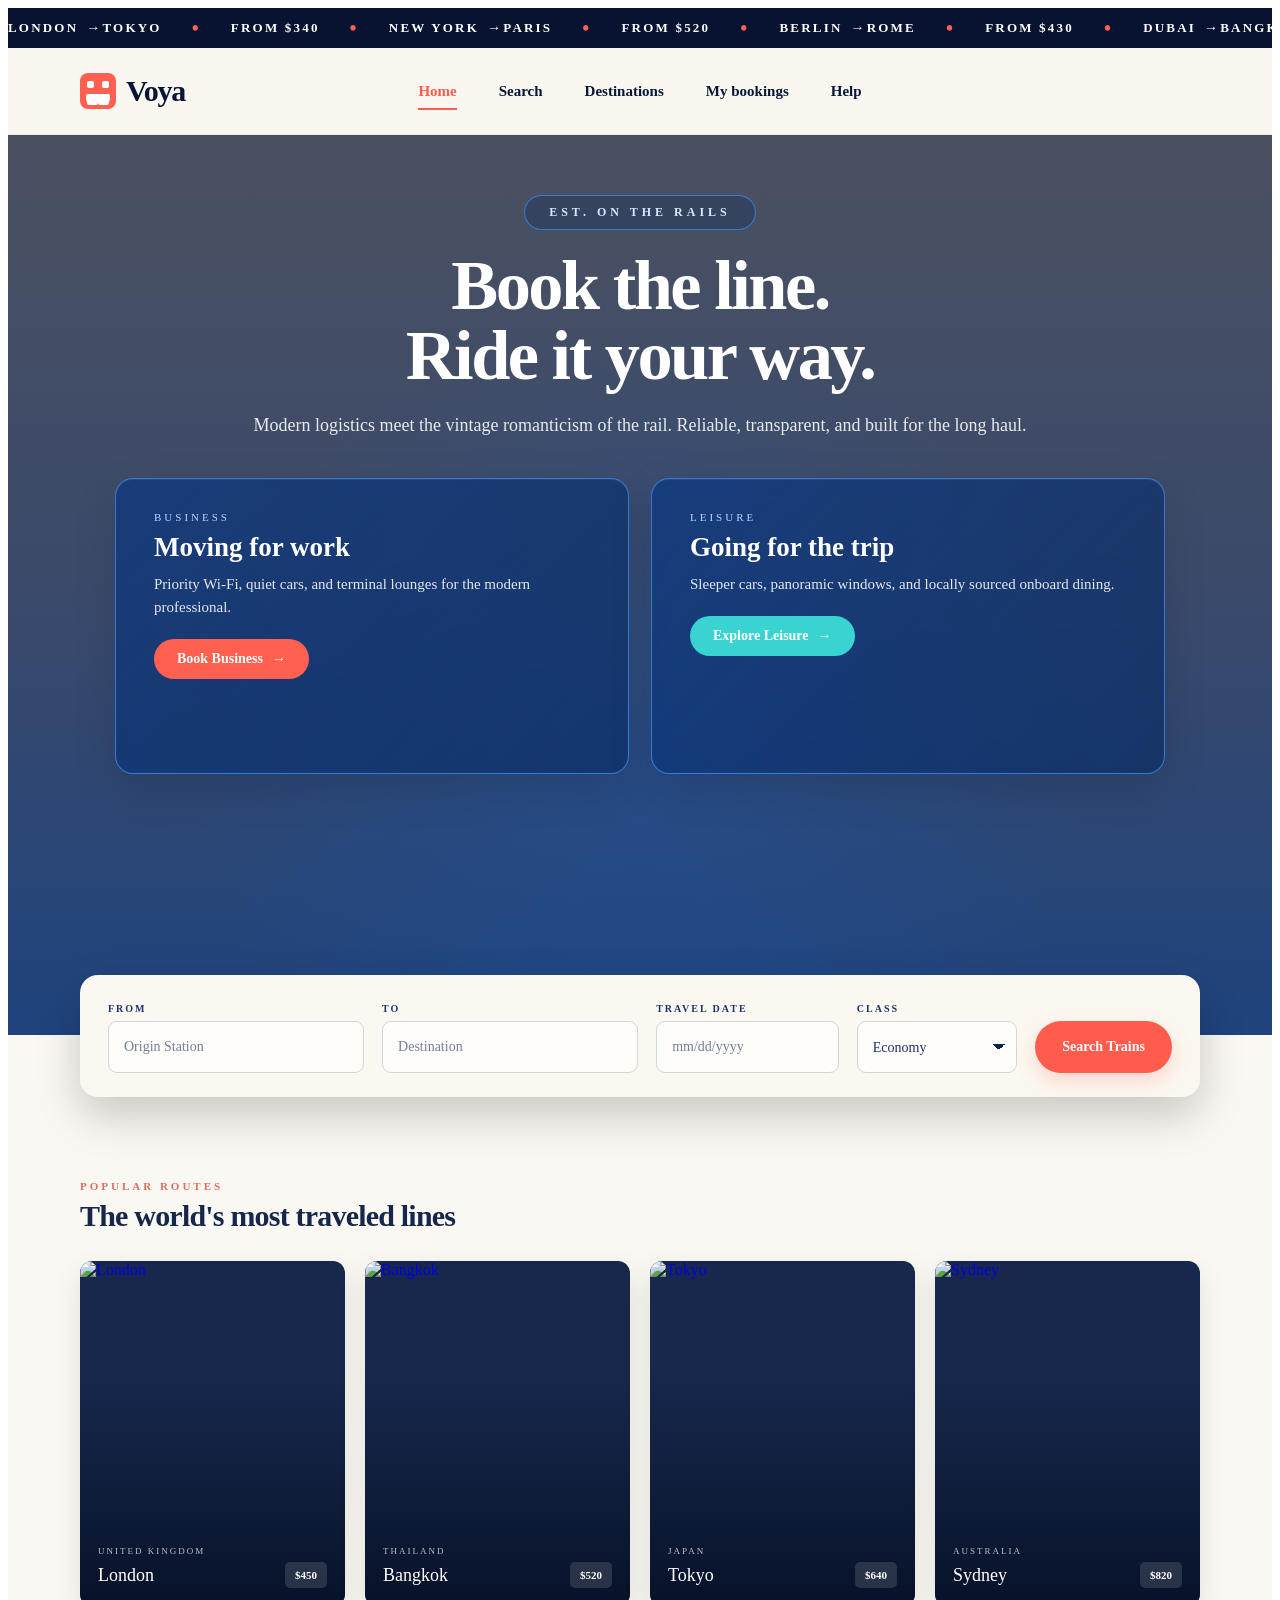
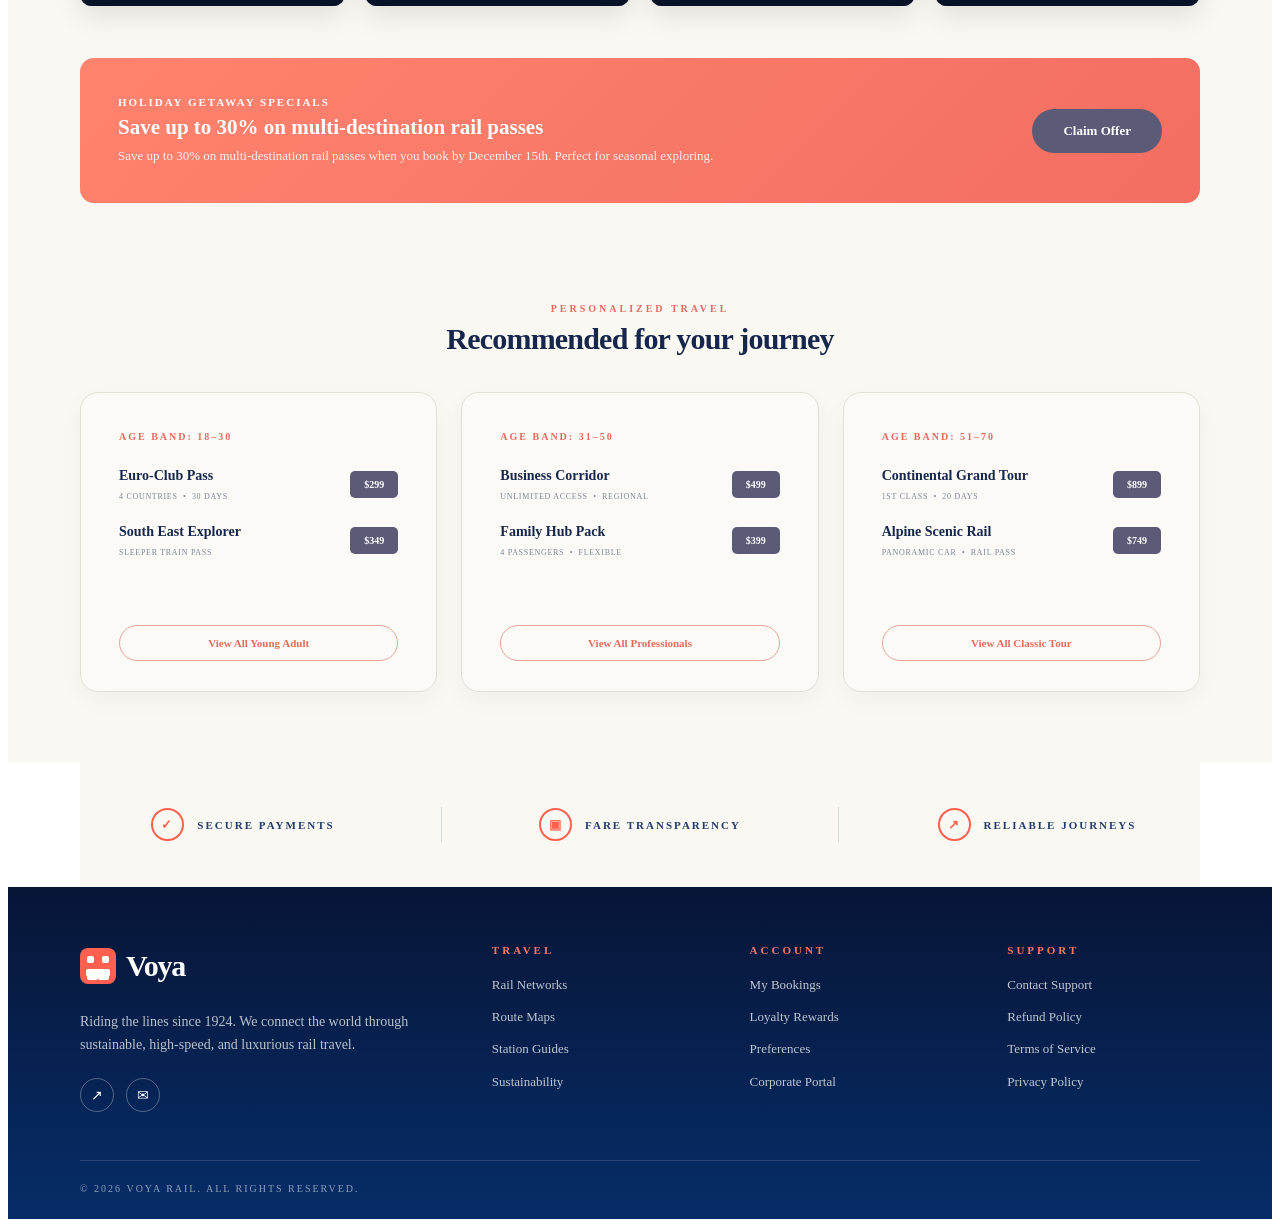
==== commit 2d9825b4: "Complete Voya pages and functionality" ====
--- a/index.html
+++ b/index.html
@@ -1,639 +1,1019 @@
 <!DOCTYPE html>
 <html lang="en">
+
 <head>
     <meta charset="UTF-8">
     <meta name="viewport" content="width=device-width, initial-scale=1.0">
 
-    <title>VOYA Rail — Travel by Train</title>
-
-    <link rel="stylesheet" href="styles.css">
+    <title>Voya | Book Your Journey</title>
+
+    <link rel="stylesheet" href="css/global.css">
+    <link rel="stylesheet" href="css/home.css">
 </head>
 
 <body>
 
-<!-- =========================
-     TOP TICKER
-========================= -->
-
-<div class="ticker">
-    <span>London → Tokyo · from $840</span>
-    <span>New York → Paris · from $720</span>
-    <span>Berlin → Rome · from $150</span>
-    <span>Oslo → Copenhagen · from $90</span>
-    <span>Madrid → Lisbon · from $110</span>
-</div>
-
-
-<!-- =========================
-     NAVIGATION
-========================= -->
-
-<header class="navbar">
-
-    <a href="index.html" class="logo">
-        <img src="Media/voya-logo.png" alt="VOYA Rail">
-    </a>
-
-    <nav class="navlinks">
-
-        <a href="index.html" class="active">
-            Home
-        </a>
-
-        <a href="search.html">
-            Search
-        </a>
-
-        <a href="destinations.html">
-            Destinations
-        </a>
-
-        <a href="bookings.html">
-            My Bookings
-        </a>
-
-        <a href="help.html">
-            Help
-        </a>
-
-    </nav>
-
-    <div class="nav-actions">
-
-        <a href="login.html" class="btn btn-outline">
-            Login
-        </a>
-
-        <a href="signup.html" class="btn btn-orange">
-            Sign Up
-        </a>
+    <!-- =====================================================
+         ROUTE TICKER
+    ====================================================== -->
+
+    <div class="route-ticker">
+
+        <div class="ticker-track">
+
+            <span>LONDON <b>→</b> TOKYO</span>
+            <i>•</i>
+            <span>FROM $340</span>
+            <i>•</i>
+
+            <span>NEW YORK <b>→</b> PARIS</span>
+            <i>•</i>
+            <span>FROM $520</span>
+            <i>•</i>
+
+            <span>BERLIN <b>→</b> ROME</span>
+            <i>•</i>
+            <span>FROM $430</span>
+            <i>•</i>
+
+            <span>DUBAI <b>→</b> BANGKOK</span>
+            <i>•</i>
+            <span>FROM $299</span>
+            <i>•</i>
+
+            <span>LONDON <b>→</b> TOKYO</span>
+            <i>•</i>
+            <span>FROM $340</span>
+            <i>•</i>
+
+            <span>NEW YORK <b>→</b> PARIS</span>
+            <i>•</i>
+            <span>FROM $520</span>
+
+        </div>
 
     </div>
 
-</header>
-
-
-<!-- =========================
-     HERO
-========================= -->
-
-<main>
-
-<section class="hero">
-
-    <div class="hero-inner">
-
-        <span class="tag">
-            ✦ MODERN RAIL TRAVEL
-        </span>
-
-        <h1>
-            Your journey<br>
-            starts here.
-        </h1>
-
-        <p>
-            Discover comfortable, reliable and unforgettable
-            rail journeys across the world's most beautiful routes.
-        </p>
-
-        <div class="hero-cards">
-
-            <article class="hero-card">
-
-                <span class="eyebrow">
-                    BUSINESS
+
+    <!-- =====================================================
+         NAVIGATION
+    ====================================================== -->
+
+    <header class="navbar">
+
+        <div class="nav-container">
+
+            <a href="index.html" class="logo">
+
+                <span class="logo-icon">
+
+                    <span class="logo-window window-one"></span>
+                    <span class="logo-window window-two"></span>
+
+                    <span class="logo-wheel wheel-one"></span>
+                    <span class="logo-wheel wheel-two"></span>
+
                 </span>
 
+                <span class="logo-text">
+                    Voya
+                </span>
+
+            </a>
+
+
+            <nav class="nav-links">
+
+                <a href="index.html" class="active">
+                    Home
+                </a>
+
+                <a href="search.html">
+                    Search
+                </a>
+
+                <a href="#">
+                    Destinations
+                </a>
+
+                <a href="bookings.html">
+                    My bookings
+                </a>
+
+                <a href="#">
+                    Help
+                </a>
+
+            </nav>
+
+        </div>
+
+    </header>
+
+
+    <!-- =====================================================
+         MAIN CONTENT
+    ====================================================== -->
+
+    <main>
+
+
+        <!-- =================================================
+             HERO
+        ================================================== -->
+
+        <section class="hero">
+
+            <div class="hero-overlay"></div>
+
+
+            <div class="hero-content">
+
+                <div class="hero-label">
+                    EST. ON THE RAILS
+                </div>
+
+
+                <h1>
+                    Book the line.<br>
+                    Ride it your way.
+                </h1>
+
+
+                <p class="hero-description">
+                    Modern logistics meet the vintage romanticism of the rail.
+                    Reliable, transparent, and built for the long haul.
+                </p>
+
+
+                <!-- BUSINESS / LEISURE -->
+
+                <div class="travel-options">
+
+
+                    <article class="travel-card">
+
+                        <div class="card-label">
+                            BUSINESS
+                        </div>
+
+                        <h2>
+                            Moving for work
+                        </h2>
+
+                        <p>
+                            Priority Wi-Fi, quiet cars, and terminal lounges
+                            for the modern professional.
+                        </p>
+
+                        <a href="search.html"
+                           class="card-button business-button">
+
+                            Book Business
+                            <span>→</span>
+
+                        </a>
+
+                    </article>
+
+
+
+                    <article class="travel-card">
+
+                        <div class="card-label">
+                            LEISURE
+                        </div>
+
+                        <h2>
+                            Going for the trip
+                        </h2>
+
+                        <p>
+                            Sleeper cars, panoramic windows, and locally
+                            sourced onboard dining.
+                        </p>
+
+                        <a href="search.html"
+                           class="card-button leisure-button">
+
+                            Explore Leisure
+                            <span>→</span>
+
+                        </a>
+
+                    </article>
+
+
+                </div>
+
+            </div>
+
+
+
+            <!-- =================================================
+                 SEARCH BOX
+            ================================================== -->
+
+            <div class="search-wrapper">
+
+                <form class="home-search"
+                      action="search.html">
+
+
+                    <div class="search-field">
+
+                        <label for="from">
+                            FROM
+                        </label>
+
+                        <input
+                            type="text"
+                            id="from"
+                            name="from"
+                            placeholder="Origin Station"
+                        >
+
+                    </div>
+
+
+
+                    <div class="search-field">
+
+                        <label for="to">
+                            TO
+                        </label>
+
+                        <input
+                            type="text"
+                            id="to"
+                            name="to"
+                            placeholder="Destination"
+                        >
+
+                    </div>
+
+
+
+                    <div class="search-field">
+
+                        <label for="travel-date">
+                            TRAVEL DATE
+                        </label>
+
+                        <input
+                            type="text"
+                            id="travel-date"
+                            name="date"
+                            placeholder="mm/dd/yyyy"
+                            onfocus="this.type='date'"
+                            onblur="if(!this.value)this.type='text'"
+                        >
+
+                    </div>
+
+
+
+                    <div class="search-field">
+
+                        <label for="class">
+                            CLASS
+                        </label>
+
+                        <select
+                            id="class"
+                            name="class"
+                        >
+
+                            <option value="economy">
+                                Economy
+                            </option>
+
+                            <option value="business">
+                                Business
+                            </option>
+
+                            <option value="first">
+                                First Class
+                            </option>
+
+                        </select>
+
+                    </div>
+
+
+
+                    <button
+                        type="submit"
+                        class="search-button"
+                    >
+                        Search Trains
+                    </button>
+
+
+                </form>
+
+            </div>
+
+        </section>
+
+
+
+        <!-- =================================================
+             POPULAR ROUTES
+        ================================================== -->
+
+        <section class="popular-routes">
+
+            <div class="routes-container">
+
+
+                <div class="section-heading">
+
+                    <span>
+                        POPULAR ROUTES
+                    </span>
+
+                    <h2>
+                        The world's most traveled lines
+                    </h2>
+
+                </div>
+
+
+
+                <!-- ROUTE CARDS -->
+
+                <div class="route-cards">
+
+
+                    <!-- LONDON -->
+
+                    <a
+                        href="search.html"
+                        class="route-card"
+                    >
+
+                        <img
+                            src="media/london.png"
+                            alt="London"
+                        >
+
+                        <div class="route-card-overlay"></div>
+
+
+                        <div class="route-card-content">
+
+                            <span class="route-country">
+                                UNITED KINGDOM
+                            </span>
+
+
+                            <div class="route-bottom">
+
+                                <h3>
+                                    London
+                                </h3>
+
+                                <strong>
+                                    $450
+                                </strong>
+
+                            </div>
+
+                        </div>
+
+                    </a>
+
+
+
+                    <!-- BANGKOK -->
+
+                    <a
+                        href="search.html"
+                        class="route-card"
+                    >
+
+                        <img
+                            src="media/bangkok.png"
+                            alt="Bangkok"
+                        >
+
+                        <div class="route-card-overlay"></div>
+
+
+                        <div class="route-card-content">
+
+                            <span class="route-country">
+                                THAILAND
+                            </span>
+
+
+                            <div class="route-bottom">
+
+                                <h3>
+                                    Bangkok
+                                </h3>
+
+                                <strong>
+                                    $520
+                                </strong>
+
+                            </div>
+
+                        </div>
+
+                    </a>
+
+
+
+                    <!-- TOKYO -->
+
+                    <a
+                        href="search.html"
+                        class="route-card"
+                    >
+
+                        <img
+                            src="media/tokyo.png"
+                            alt="Tokyo"
+                        >
+
+                        <div class="route-card-overlay"></div>
+
+
+                        <div class="route-card-content">
+
+                            <span class="route-country">
+                                JAPAN
+                            </span>
+
+
+                            <div class="route-bottom">
+
+                                <h3>
+                                    Tokyo
+                                </h3>
+
+                                <strong>
+                                    $640
+                                </strong>
+
+                            </div>
+
+                        </div>
+
+                    </a>
+
+
+
+                    <!-- SYDNEY -->
+
+                    <a
+                        href="search.html"
+                        class="route-card"
+                    >
+
+                        <img
+                            src="media/sydney.png"
+                            alt="Sydney"
+                        >
+
+                        <div class="route-card-overlay"></div>
+
+
+                        <div class="route-card-content">
+
+                            <span class="route-country">
+                                AUSTRALIA
+                            </span>
+
+
+                            <div class="route-bottom">
+
+                                <h3>
+                                    Sydney
+                                </h3>
+
+                                <strong>
+                                    $820
+                                </strong>
+
+                            </div>
+
+                        </div>
+
+                    </a>
+
+
+                </div>
+
+
+
+                <!-- =================================================
+                     HOLIDAY OFFER
+                ================================================== -->
+
+                <div class="holiday-offer">
+
+
+                    <div class="offer-text">
+
+                        <span>
+                            HOLIDAY GETAWAY SPECIALS
+                        </span>
+
+                        <h3>
+                            Save up to 30% on multi-destination rail passes
+                        </h3>
+
+                        <p>
+                            Save up to 30% on multi-destination rail passes
+                            when you book by December 15th.
+                            Perfect for seasonal exploring.
+                        </p>
+
+                    </div>
+
+
+                    <a
+                        href="search.html"
+                        class="offer-button"
+                    >
+                        Claim Offer
+                    </a>
+
+
+                </div>
+
+
+            </div>
+
+        </section>
+
+
+
+        <!-- =================================================
+             PERSONALIZED TRAVEL
+        ================================================== -->
+
+        <section class="personalized-travel">
+
+            <div class="personalized-container">
+
+
+                <div class="personalized-heading">
+
+                    <span>
+                        PERSONALIZED TRAVEL
+                    </span>
+
+                    <h2>
+                        Recommended for your journey
+                    </h2>
+
+                </div>
+
+
+
+                <div class="recommendation-cards">
+
+
+                    <!-- =================================================
+                         YOUNG ADULT
+                    ================================================== -->
+
+                    <article class="recommendation-card">
+
+                        <div class="recommendation-age">
+                            AGE BAND: 18–30
+                        </div>
+
+
+                        <div class="recommendation-item">
+
+                            <div>
+
+                                <h3>
+                                    Euro-Club Pass
+                                </h3>
+
+                                <p>
+                                    4 COUNTRIES&nbsp;&nbsp;•&nbsp;&nbsp;30 DAYS
+                                </p>
+
+                            </div>
+
+                            <strong>
+                                $299
+                            </strong>
+
+                        </div>
+
+
+                        <div class="recommendation-item">
+
+                            <div>
+
+                                <h3>
+                                    South East Explorer
+                                </h3>
+
+                                <p>
+                                    SLEEPER TRAIN PASS
+                                </p>
+
+                            </div>
+
+                            <strong>
+                                $349
+                            </strong>
+
+                        </div>
+
+
+                        <a
+                            href="search.html"
+                            class="recommendation-button"
+                        >
+                            View All Young Adult
+                        </a>
+
+                    </article>
+
+
+
+                    <!-- =================================================
+                         PROFESSIONAL
+                    ================================================== -->
+
+                    <article class="recommendation-card">
+
+                        <div class="recommendation-age">
+                            AGE BAND: 31–50
+                        </div>
+
+
+                        <div class="recommendation-item">
+
+                            <div>
+
+                                <h3>
+                                    Business Corridor
+                                </h3>
+
+                                <p>
+                                    UNLIMITED ACCESS&nbsp;&nbsp;•&nbsp;&nbsp;REGIONAL
+                                </p>
+
+                            </div>
+
+                            <strong>
+                                $499
+                            </strong>
+
+                        </div>
+
+
+                        <div class="recommendation-item">
+
+                            <div>
+
+                                <h3>
+                                    Family Hub Pack
+                                </h3>
+
+                                <p>
+                                    4 PASSENGERS&nbsp;&nbsp;•&nbsp;&nbsp;FLEXIBLE
+                                </p>
+
+                            </div>
+
+                            <strong>
+                                $399
+                            </strong>
+
+                        </div>
+
+
+                        <a
+                            href="search.html"
+                            class="recommendation-button"
+                        >
+                            View All Professionals
+                        </a>
+
+                    </article>
+
+
+
+                    <!-- =================================================
+                         CLASSIC TOUR
+                    ================================================== -->
+
+                    <article class="recommendation-card">
+
+                        <div class="recommendation-age">
+                            AGE BAND: 51–70
+                        </div>
+
+
+                        <div class="recommendation-item">
+
+                            <div>
+
+                                <h3>
+                                    Continental Grand Tour
+                                </h3>
+
+                                <p>
+                                    1ST CLASS&nbsp;&nbsp;•&nbsp;&nbsp;20 DAYS
+                                </p>
+
+                            </div>
+
+                            <strong>
+                                $899
+                            </strong>
+
+                        </div>
+
+
+                        <div class="recommendation-item">
+
+                            <div>
+
+                                <h3>
+                                    Alpine Scenic Rail
+                                </h3>
+
+                                <p>
+                                    PANORAMIC CAR&nbsp;&nbsp;•&nbsp;&nbsp;RAIL PASS
+                                </p>
+
+                            </div>
+
+                            <strong>
+                                $749
+                            </strong>
+
+                        </div>
+
+
+                        <a
+                            href="search.html"
+                            class="recommendation-button"
+                        >
+                            View All Classic Tour
+                        </a>
+
+                    </article>
+
+
+                </div>
+
+            </div>
+
+        </section>
+
+
+
+        <!-- =================================================
+             TRUST / BENEFITS
+        ================================================== -->
+
+        <section class="trust-section">
+
+
+            <div class="trust-item">
+
+                <span class="trust-icon">
+                    ✓
+                </span>
+
+                <span>
+                    SECURE PAYMENTS
+                </span>
+
+            </div>
+
+
+
+            <div class="trust-divider"></div>
+
+
+
+            <div class="trust-item">
+
+                <span class="trust-icon">
+                    ▣
+                </span>
+
+                <span>
+                    FARE TRANSPARENCY
+                </span>
+
+            </div>
+
+
+
+            <div class="trust-divider"></div>
+
+
+
+            <div class="trust-item">
+
+                <span class="trust-icon">
+                    ↗
+                </span>
+
+                <span>
+                    RELIABLE JOURNEYS
+                </span>
+
+            </div>
+
+
+        </section>
+
+
+    </main>
+
+
+
+    <!-- =====================================================
+         FOOTER
+    ====================================================== -->
+
+    <footer class="footer">
+
+
+        <div class="footer-container">
+
+
+            <!-- =================================================
+                 BRAND
+            ================================================== -->
+
+            <div class="footer-brand">
+
+
+                <a
+                    href="index.html"
+                    class="logo footer-logo"
+                >
+
+                    <span class="logo-icon">
+
+                        <span class="logo-window window-one"></span>
+                        <span class="logo-window window-two"></span>
+
+                        <span class="logo-wheel wheel-one"></span>
+                        <span class="logo-wheel wheel-two"></span>
+
+                    </span>
+
+
+                    <span class="logo-text">
+                        Voya
+                    </span>
+
+                </a>
+
+
+
+                <p>
+                    Riding the lines since 1924. We connect the world
+                    through sustainable, high-speed, and luxurious rail travel.
+                </p>
+
+
+
+                <div class="social-icons">
+
+                    <a href="#">
+                        ↗
+                    </a>
+
+                    <a href="#">
+                        ✉
+                    </a>
+
+                </div>
+
+
+            </div>
+
+
+
+            <!-- =================================================
+                 TRAVEL
+            ================================================== -->
+
+            <div class="footer-column">
+
                 <h3>
-                    Travel smarter.
+                    TRAVEL
                 </h3>
 
-                <p>
-                    Quiet cars, reliable Wi-Fi and comfortable
-                    spaces designed for productive journeys.
-                </p>
-
-                <a href="search.html" class="btn btn-orange">
-                    Book Business →
-                </a>
-
-            </article>
-
-
-            <article class="hero-card">
-
-                <span class="eyebrow">
-                    LEISURE
-                </span>
+                <a href="#">
+                    Rail Networks
+                </a>
+
+                <a href="#">
+                    Route Maps
+                </a>
+
+                <a href="#">
+                    Station Guides
+                </a>
+
+                <a href="#">
+                    Sustainability
+                </a>
+
+            </div>
+
+
+
+            <!-- =================================================
+                 ACCOUNT
+            ================================================== -->
+
+            <div class="footer-column">
 
                 <h3>
-                    Enjoy the journey.
+                    ACCOUNT
                 </h3>
 
-                <p>
-                    Panoramic views, sleeper cabins and memorable
-                    journeys made for exploring.
-                </p>
-
-                <a href="search.html" class="btn btn-teal">
-                    Explore Leisure →
-                </a>
-
-            </article>
+                <a href="bookings.html">
+                    My Bookings
+                </a>
+
+                <a href="#">
+                    Loyalty Rewards
+                </a>
+
+                <a href="#">
+                    Preferences
+                </a>
+
+                <a href="#">
+                    Corporate Portal
+                </a>
+
+            </div>
+
+
+
+            <!-- =================================================
+                 SUPPORT
+            ================================================== -->
+
+            <div class="footer-column">
+
+                <h3>
+                    SUPPORT
+                </h3>
+
+                <a href="#">
+                    Contact Support
+                </a>
+
+                <a href="#">
+                    Refund Policy
+                </a>
+
+                <a href="#">
+                    Terms of Service
+                </a>
+
+                <a href="#">
+                    Privacy Policy
+                </a>
+
+            </div>
+
 
         </div>
 
-    </div>
-
-</section>
-
-
-<!-- =========================
-     SEARCH
-========================= -->
-
-<section class="search-bar">
-
-    <div class="field">
-
-        <label for="from">
-            From
-        </label>
-
-        <input
-            id="from"
-            class="input"
-            type="text"
-            placeholder="Origin station"
-        >
-
-    </div>
-
-
-    <div class="field">
-
-        <label for="to">
-            To
-        </label>
-
-        <input
-            id="to"
-            class="input"
-            type="text"
-            placeholder="Destination"
-        >
-
-    </div>
-
-
-    <div class="field">
-
-        <label for="travel-date">
-            Travel date
-        </label>
-
-        <input
-            id="travel-date"
-            class="input"
-            type="date"
-        >
-
-    </div>
-
-
-    <div class="field">
-
-        <label for="travel-class">
-            Class
-        </label>
-
-        <select id="travel-class" class="input">
-
-            <option value="economy">
-                Economy
-            </option>
-
-            <option value="business">
-                Business
-            </option>
-
-            <option value="first">
-                First Class
-            </option>
-
-        </select>
-
-    </div>
-
-
-    <div class="field search-action">
-
-        <label>
-            &nbsp;
-        </label>
-
-        <a href="search.html" class="btn btn-orange">
-            🔍 Search
-        </a>
-
-    </div>
-
-</section>
-
-
-<!-- =========================
-     POPULAR ROUTES
-========================= -->
-
-<section class="section">
-
-    <div class="eyebrow">
-        POPULAR ROUTES
-    </div>
-
-    <h2>
-        Explore the world's railway lines
-    </h2>
-
-    <div class="route-grid">
-
-
-        <article
-            class="route-card"
-            style="background:linear-gradient(135deg,#1c3d63,#0E2038)"
-        >
-
-            <span class="route-num">
-                01
+
+
+        <!-- =================================================
+             FOOTER BOTTOM
+        ================================================== -->
+
+        <div class="footer-bottom">
+
+            <span>
+                © 2026 VOYA RAIL. ALL RIGHTS RESERVED.
             </span>
 
-            <div>
-
-                <span class="route-price">
-                    $450
-                </span>
-
-                <div class="route-country">
-                    United Kingdom
-                </div>
-
-                <div class="route-name">
-                    London
-                </div>
-
-            </div>
-
-        </article>
-
-
-        <article
-            class="route-card"
-            style="background:linear-gradient(135deg,#3a2f57,#0E2038)"
-        >
-
-            <span class="route-num">
-                02
-            </span>
-
-            <div>
-
-                <span class="route-price">
-                    $520
-                </span>
-
-                <div class="route-country">
-                    Thailand
-                </div>
-
-                <div class="route-name">
-                    Bangkok
-                </div>
-
-            </div>
-
-        </article>
-
-
-        <article
-            class="route-card"
-            style="background:linear-gradient(135deg,#5c2a4d,#1c1330)"
-        >
-
-            <span class="route-num">
-                03
-            </span>
-
-            <div>
-
-                <span class="route-price">
-                    $840
-                </span>
-
-                <div class="route-country">
-                    Japan
-                </div>
-
-                <div class="route-name">
-                    Tokyo
-                </div>
-
-            </div>
-
-        </article>
-
-
-        <article
-            class="route-card"
-            style="background:linear-gradient(135deg,#0f4c5c,#0E2038)"
-        >
-
-            <span class="route-num">
-                04
-            </span>
-
-            <div>
-
-                <span class="route-price">
-                    $1,200
-                </span>
-
-                <div class="route-country">
-                    Australia
-                </div>
-
-                <div class="route-name">
-                    Sydney
-                </div>
-
-            </div>
-
-        </article>
-
-    </div>
-
-
-    <!-- PROMOTION -->
-
-    <div class="promo-banner">
-
-        <div>
-
-            <h3>
-                Plan more. Spend less.
-            </h3>
-
-            <p>
-                Save up to 30% on selected multi-destination
-                rail journeys.
-            </p>
-
         </div>
 
-        <a href="search.html" class="btn btn-dark">
-            Explore Offers
-        </a>
-
-    </div>
-
-</section>
-
-
-<!-- =========================
-     WHY VOYA
-========================= -->
-
-<section class="section why-section">
-
-    <div class="eyebrow">
-        WHY VOYA
-    </div>
-
-    <h2>
-        Travel differently.
-    </h2>
-
-    <div class="persona-grid">
-
-
-        <article class="persona-card">
-
-            <div class="eyebrow">
-                COMFORT
-            </div>
-
-            <h3>
-                Designed around you.
-            </h3>
-
-            <p>
-                Comfortable seats, spacious cabins and thoughtful
-                amenities make every journey easier.
-            </p>
-
-            <a href="search.html" class="btn btn-outline">
-                Find a journey →
-            </a>
-
-        </article>
-
-
-        <article class="persona-card">
-
-            <div class="eyebrow">
-                EXPERIENCE
-            </div>
-
-            <h3>
-                The journey matters.
-            </h3>
-
-            <p>
-                Watch cities, countryside and landscapes pass by
-                while you enjoy the ride.
-            </p>
-
-            <a href="destinations.html" class="btn btn-outline">
-                Explore destinations →
-            </a>
-
-        </article>
-
-
-        <article class="persona-card">
-
-            <div class="eyebrow">
-                TRUST
-            </div>
-
-            <h3>
-                Simple and transparent.
-            </h3>
-
-            <p>
-                Clear fares, secure payments and easy booking
-                from beginning to end.
-            </p>
-
-            <a href="help.html" class="btn btn-outline">
-                Learn more →
-            </a>
-
-        </article>
-
-    </div>
-
-</section>
-
-
-<!-- =========================
-     TRUST
-========================= -->
-
-<section class="trust-row">
-
-    <div class="trust-item">
-        🛡 Secure payments
-    </div>
-
-    <div class="trust-item">
-        🧾 Transparent fares
-    </div>
-
-    <div class="trust-item">
-        ⭐ Verified journeys
-    </div>
-
-    <div class="trust-item">
-        🚆 Reliable rail travel
-    </div>
-
-</section>
-
-</main>
-
-
-<!-- =========================
-     FOOTER
-========================= -->
-
-<footer class="footer">
-
-    <div class="footer-top">
-
-
-        <div>
-
-            <a href="index.html" class="footer-brand">
-
-                <img
-                    src="Media/voya-logo.png"
-                    alt="VOYA Rail"
-                >
-
-            </a>
-
-            <p>
-                Connecting people and places through
-                comfortable, reliable and memorable
-                rail journeys.
-            </p>
-
-            <div class="footer-social">
-
-                <span>🔗</span>
-                <span>✉</span>
-
-            </div>
-
-        </div>
-
-
-        <div class="footer-col">
-
-            <h4>
-                Travel
-            </h4>
-
-            <a href="search.html">
-                Search trains
-            </a>
-
-            <a href="destinations.html">
-                Destinations
-            </a>
-
-            <a href="bookings.html">
-                My bookings
-            </a>
-
-        </div>
-
-
-        <div class="footer-col">
-
-            <h4>
-                Account
-            </h4>
-
-            <a href="login.html">
-                Login
-            </a>
-
-            <a href="signup.html">
-                Create account
-            </a>
-
-            <a href="bookings.html">
-                My bookings
-            </a>
-
-        </div>
-
-
-        <div class="footer-col">
-
-            <h4>
-                Support
-            </h4>
-
-            <a href="help.html">
-                Help centre
-            </a>
-
-            <a href="#">
-                Refund policy
-            </a>
-
-            <a href="#">
-                Terms of service
-            </a>
-
-            <a href="#">
-                Privacy policy
-            </a>
-
-        </div>
-
-    </div>
-
-
-    <div class="footer-bottom">
-
-        <span>
-            © 2026 VOYA Rail. All rights reserved.
-        </span>
-
-        <span>
-            Ride the line.
-        </span>
-
-    </div>
-
-</footer>
-
-
-<script src="home.js"></script>
+
+    </footer>
+
 
 </body>
+
 </html>
--- a/css/global.css
+++ b/css/global.css
@@ -0,0 +1,395 @@
+/* =========================================
+   VOYA LOGO — FINAL
+========================================= */
+
+.logo {
+    display: inline-flex;
+    align-items: center;
+    gap: 11px;
+
+    width: fit-content;
+    height: 42px;
+
+    flex-shrink: 0;
+
+    text-decoration: none;
+    color: #081536;
+}
+
+
+/* =========================================
+   LOGO ICON
+========================================= */
+
+.logo-icon {
+    position: relative;
+
+    width: 36px;
+    height: 36px;
+
+    flex: 0 0 36px;
+
+    display: block;
+
+    background: #ff604f;
+
+    border-radius: 9px;
+
+    overflow: hidden;
+}
+
+
+/* =========================================
+   TRAIN WINDOWS
+========================================= */
+
+.logo-window {
+    position: absolute;
+
+    top: 8px;
+
+    width: 8px;
+    height: 8px;
+
+    background: #ffffff;
+
+    border-radius: 2px;
+
+    z-index: 2;
+}
+
+.window-one {
+    left: 7px;
+}
+
+.window-two {
+    right: 7px;
+}
+
+
+/* =========================================
+   TRAIN BODY
+========================================= */
+
+.logo-icon::after {
+    content: "";
+
+    position: absolute;
+
+    left: 6px;
+    right: 6px;
+    bottom: 7px;
+
+    height: 8px;
+
+    background: #ffffff;
+
+    border-radius: 2px 2px 3px 3px;
+
+    z-index: 1;
+}
+
+
+/* =========================================
+   TRAIN WHEELS
+========================================= */
+
+.logo-wheel {
+    position: absolute;
+
+    bottom: 4px;
+
+    width: 6px;
+    height: 6px;
+
+    background: #ff604f;
+
+    border: 2px solid #ffffff;
+
+    border-radius: 50%;
+
+    z-index: 3;
+}
+
+.wheel-one {
+    left: 7px;
+}
+
+.wheel-two {
+    right: 7px;
+}
+
+
+/* =========================================
+   VOYA WORDMARK
+========================================= */
+
+.logo-text {
+    display: inline-block;
+
+    margin: 0;
+    padding: 0;
+
+    color: #081536;
+
+    font-size: 30px;
+    line-height: 1;
+
+    font-weight: 700;
+
+    letter-spacing: -1.4px;
+
+    white-space: nowrap;
+
+    -webkit-font-smoothing: antialiased;
+    -moz-osx-font-smoothing: grayscale;
+}
+
+
+/* =========================================
+   NAVBAR LOGO
+========================================= */
+
+.navbar .logo {
+    min-width: 0;
+}
+
+.navbar .logo-icon {
+    width: 36px;
+    height: 36px;
+    flex-basis: 36px;
+}
+
+.navbar .logo-text {
+    color: #081536;
+    font-size: 30px;
+    font-weight: 700;
+}
+
+
+/* =========================================
+   FOOTER LOGO
+========================================= */
+
+.footer-logo {
+    display: inline-flex;
+
+    align-items: center;
+
+    height: 42px;
+}
+
+.footer-logo .logo-text {
+    color: #ffffff;
+
+    font-size: 30px;
+    font-weight: 700;
+}
+
+.footer-logo .logo-icon {
+    width: 36px;
+    height: 36px;
+
+    flex-basis: 36px;
+}
+
+
+/* =========================================
+   LOGO HOVER
+========================================= */
+
+.logo:hover .logo-text {
+    color: #ff604f;
+}
+
+.footer-logo:hover .logo-text {
+    color: #ff7667;
+}
+
+.logo:hover .logo-icon {
+    transform: translateY(-1px);
+}
+
+.logo-icon {
+    transition: transform 0.2s ease;
+}
+
+
+/* =========================================
+   TABLET
+========================================= */
+
+@media (max-width: 900px) {
+
+    .logo {
+        gap: 9px;
+    }
+
+    .logo-icon {
+        width: 34px;
+        height: 34px;
+
+        flex-basis: 34px;
+    }
+
+    .logo-text {
+        font-size: 28px;
+    }
+
+    .logo-window {
+        width: 7px;
+        height: 7px;
+
+        top: 7px;
+    }
+
+    .window-one {
+        left: 7px;
+    }
+
+    .window-two {
+        right: 7px;
+    }
+
+    .logo-wheel {
+        width: 5px;
+        height: 5px;
+
+        bottom: 4px;
+    }
+
+    .wheel-one {
+        left: 7px;
+    }
+
+    .wheel-two {
+        right: 7px;
+    }
+
+    .navbar .logo-text {
+        font-size: 28px;
+    }
+
+    .navbar .logo-icon,
+    .footer-logo .logo-icon {
+        width: 34px;
+        height: 34px;
+
+        flex-basis: 34px;
+    }
+
+    .footer-logo .logo-text {
+        font-size: 28px;
+    }
+}
+
+
+/* =========================================
+   MOBILE
+========================================= */
+
+@media (max-width: 700px) {
+
+    .logo {
+        gap: 8px;
+        height: 38px;
+    }
+
+    .logo-icon {
+        width: 30px;
+        height: 30px;
+
+        flex-basis: 30px;
+
+        border-radius: 8px;
+    }
+
+    .logo-text {
+        font-size: 25px;
+        letter-spacing: -1px;
+    }
+
+    .logo-window {
+        width: 6px;
+        height: 6px;
+
+        top: 6px;
+    }
+
+    .window-one {
+        left: 6px;
+    }
+
+    .window-two {
+        right: 6px;
+    }
+
+    .logo-wheel {
+        width: 4px;
+        height: 4px;
+
+        bottom: 3px;
+
+        border-width: 2px;
+    }
+
+    .wheel-one {
+        left: 6px;
+    }
+
+    .wheel-two {
+        right: 6px;
+    }
+
+    .navbar .logo-text {
+        font-size: 25px;
+    }
+
+    .navbar .logo-icon,
+    .footer-logo .logo-icon {
+        width: 30px;
+        height: 30px;
+
+        flex-basis: 30px;
+    }
+
+    .footer-logo .logo-text {
+        font-size: 25px;
+    }
+}
+
+
+/* =========================================
+   SMALL PHONES
+========================================= */
+
+@media (max-width: 400px) {
+
+    .logo {
+        gap: 7px;
+    }
+
+    .logo-icon {
+        width: 28px;
+        height: 28px;
+
+        flex-basis: 28px;
+    }
+
+    .logo-text {
+        font-size: 23px;
+    }
+
+    .navbar .logo-text,
+    .footer-logo .logo-text {
+        font-size: 23px;
+    }
+
+    .navbar .logo-icon,
+    .footer-logo .logo-icon {
+        width: 28px;
+        height: 28px;
+
+        flex-basis: 28px;
+    }
+}
--- a/css/home.css
+++ b/css/home.css
@@ -0,0 +1,1722 @@
+/* =========================================================
+   VOYA HOME PAGE
+   Complete home.css
+   ========================================================= */
+
+
+/* =========================================================
+   ROUTE TICKER
+========================================================= */
+
+.route-ticker {
+    height: 40px;
+    width: 100%;
+
+    background: #071331;
+    color: #ffffff;
+
+    overflow: hidden;
+
+    display: flex;
+    align-items: center;
+
+    white-space: nowrap;
+}
+
+.ticker-track {
+    display: flex;
+    align-items: center;
+
+    gap: 30px;
+
+    min-width: max-content;
+
+    font-size: 13px;
+    font-weight: 600;
+
+    letter-spacing: 2.2px;
+
+    animation: tickerMove 35s linear infinite;
+}
+
+.ticker-track span {
+    display: inline-flex;
+    align-items: center;
+}
+
+.ticker-track b {
+    margin-left: 8px;
+    font-size: 14px;
+}
+
+.ticker-track i {
+    color: #ff604f;
+
+    font-size: 20px;
+    font-style: normal;
+}
+
+@keyframes tickerMove {
+    from {
+        transform: translateX(0);
+    }
+
+    to {
+        transform: translateX(-50%);
+    }
+}
+
+
+/* =========================================================
+   NAVBAR
+========================================================= */
+
+.navbar {
+    width: 100%;
+    height: 86px;
+
+    background: #faf7f0;
+
+    position: relative;
+    z-index: 50;
+
+    border-bottom: 1px solid rgba(8, 21, 54, 0.05);
+}
+
+.nav-container {
+    width: min(1120px, 92%);
+    height: 100%;
+
+    margin: 0 auto;
+
+    display: flex;
+    align-items: center;
+    justify-content: center;
+
+    position: relative;
+}
+
+
+/* =========================================================
+   VOYA LOGO
+========================================================= */
+
+.nav-container .logo {
+    position: absolute;
+    left: 0;
+
+    display: inline-flex;
+    align-items: center;
+
+    gap: 10px;
+
+    height: 42px;
+
+    text-decoration: none;
+}
+
+.logo {
+    display: inline-flex;
+    align-items: center;
+
+    gap: 10px;
+
+    height: 42px;
+
+    text-decoration: none;
+}
+
+
+/* Coral square */
+
+.logo-icon {
+    width: 34px;
+    height: 34px;
+
+    flex-shrink: 0;
+
+    display: grid;
+
+    grid-template-columns: repeat(2, 7px);
+    grid-template-rows: repeat(2, 7px);
+
+    align-content: center;
+    justify-content: center;
+
+    gap: 4px;
+
+    background: #ff604f;
+
+    border-radius: 8px;
+
+    box-sizing: border-box;
+}
+
+
+/* Four white windows */
+
+.logo-icon span {
+    width: 7px;
+    height: 7px;
+
+    display: block;
+
+    background: #ffffff;
+
+    border-radius: 2px;
+
+    margin: 0;
+    padding: 0;
+}
+
+
+/* Voya text */
+
+.logo-text {
+    display: inline-block;
+
+    color: #091636;
+
+    font-size: 28px;
+    font-weight: 700;
+
+    line-height: 1;
+
+    letter-spacing: -1.2px;
+
+    margin: 0;
+    padding: 0;
+}
+
+
+/* =========================================================
+   NAVIGATION
+========================================================= */
+
+.nav-links {
+    display: flex;
+    align-items: center;
+    justify-content: center;
+
+    gap: 42px;
+}
+
+.nav-links a {
+    position: relative;
+
+    color: #091636;
+
+    font-size: 15px;
+    font-weight: 600;
+
+    padding: 31px 0;
+
+    text-decoration: none;
+
+    transition:
+        color 0.2s ease;
+}
+
+.nav-links a:hover,
+.nav-links a.active {
+    color: #ff5b4c;
+}
+
+.nav-links a.active::after {
+    content: "";
+
+    position: absolute;
+
+    left: 0;
+    right: 0;
+
+    bottom: 21px;
+
+    width: 100%;
+    height: 2px;
+
+    background: #ff5b4c;
+}
+
+
+/* =========================================================
+   HERO
+========================================================= */
+
+.hero {
+    position: relative;
+
+    min-height: 720px;
+
+    background-image:
+        linear-gradient(
+            180deg,
+            rgba(4, 13, 35, 0.72),
+            rgba(4, 23, 65, 0.78),
+            rgba(6, 47, 111, 0.90)
+        ),
+        url("../media/hero-train.png");
+
+    background-size: cover;
+
+    background-position: center;
+
+    color: #ffffff;
+
+    padding: 60px 0 120px;
+
+    overflow: visible;
+}
+
+.hero-overlay {
+    position: absolute;
+
+    inset: 0;
+
+    background:
+        radial-gradient(
+            circle at 50% 70%,
+            rgba(20, 88, 185, 0.28),
+            transparent 50%
+        );
+
+    pointer-events: none;
+}
+
+.hero-content {
+    position: relative;
+
+    z-index: 2;
+
+    width: min(1050px, 92%);
+
+    margin: 0 auto;
+
+    text-align: center;
+}
+
+.hero-label {
+    display: inline-block;
+
+    border: 1px solid rgba(54, 143, 255, 0.75);
+
+    border-radius: 30px;
+
+    padding: 9px 24px;
+
+    color: #d8e9ff;
+
+    font-size: 12px;
+    font-weight: 600;
+
+    letter-spacing: 4px;
+
+    margin-bottom: 20px;
+
+    background: rgba(4, 35, 83, 0.25);
+}
+
+.hero h1 {
+    font-size: clamp(48px, 5.5vw, 74px);
+
+    line-height: 1;
+
+    letter-spacing: -2.5px;
+
+    font-weight: 700;
+
+    margin: 0 0 20px;
+}
+
+.hero-description {
+    font-size: 18px;
+
+    line-height: 1.6;
+
+    color: rgba(255, 255, 255, 0.88);
+
+    margin: 0 0 38px;
+}
+
+
+/* =========================================================
+   BUSINESS / LEISURE
+========================================================= */
+
+.travel-options {
+    width: 100%;
+
+    display: grid;
+
+    grid-template-columns: 1fr 1fr;
+
+    gap: 22px;
+
+    text-align: left;
+}
+
+.travel-card {
+    min-height: 230px;
+
+    padding: 32px 38px;
+
+    border: 1px solid rgba(72, 157, 255, 0.65);
+
+    border-radius: 18px;
+
+    background:
+        linear-gradient(
+            135deg,
+            rgba(15, 57, 126, 0.80),
+            rgba(8, 42, 98, 0.62)
+        );
+
+    backdrop-filter: blur(7px);
+
+    box-shadow:
+        inset 0 1px 0 rgba(255, 255, 255, 0.08),
+        0 15px 45px rgba(0, 0, 0, 0.12);
+}
+
+.card-label {
+    color: #b9d7ff;
+
+    font-size: 11px;
+
+    letter-spacing: 3px;
+
+    margin-bottom: 9px;
+}
+
+.travel-card h2 {
+    font-size: 27px;
+
+    margin: 0 0 10px;
+}
+
+.travel-card p {
+    max-width: 500px;
+
+    font-size: 15px;
+
+    line-height: 1.55;
+
+    color: rgba(255, 255, 255, 0.88);
+
+    margin: 0 0 20px;
+}
+
+
+/* =========================================================
+   CARD BUTTONS
+========================================================= */
+
+.card-button {
+    display: inline-flex;
+
+    align-items: center;
+
+    gap: 9px;
+
+    border-radius: 40px;
+
+    padding: 12px 23px;
+
+    color: #ffffff;
+
+    font-size: 14px;
+
+    font-weight: 700;
+
+    text-decoration: none;
+
+    transition:
+        transform 0.2s ease,
+        filter 0.2s ease;
+}
+
+.card-button:hover {
+    transform: translateY(-2px);
+}
+
+.business-button {
+    background: #ff604f;
+}
+
+.leisure-button {
+    background: #39d4d1;
+}
+
+
+/* =========================================================
+   SEARCH BOX
+========================================================= */
+
+.search-wrapper {
+    position: absolute;
+
+    z-index: 20;
+
+    width: min(1120px, 92%);
+
+    left: 50%;
+
+    transform: translateX(-50%);
+
+    bottom: -62px;
+
+    margin: 0;
+}
+
+.home-search {
+    width: 100%;
+
+    min-height: 122px;
+
+    box-sizing: border-box;
+
+    background: #fbf8f1;
+
+    border-radius: 18px;
+
+    padding: 24px 28px;
+
+    display: grid;
+
+    grid-template-columns:
+        1.15fr
+        1.15fr
+        0.82fr
+        0.72fr
+        auto;
+
+    gap: 18px;
+
+    align-items: end;
+
+    box-shadow:
+        0 18px 45px rgba(0, 0, 0, 0.20);
+}
+
+.search-field {
+    display: flex;
+
+    flex-direction: column;
+
+    gap: 7px;
+
+    min-width: 0;
+}
+
+.search-field label {
+    color: #18336d;
+
+    font-size: 10px;
+
+    font-weight: 700;
+
+    letter-spacing: 2px;
+}
+
+.search-field input,
+.search-field select {
+    width: 100%;
+
+    height: 52px;
+
+    box-sizing: border-box;
+
+    border: 1px solid #d1d5dc;
+
+    border-radius: 9px;
+
+    background: #fffdf9;
+
+    color: #18336d;
+
+    padding: 0 15px;
+
+    outline: none;
+
+    font-size: 14px;
+
+    font-family: inherit;
+}
+
+.search-field input::placeholder {
+    color: #70809d;
+}
+
+.search-field input:focus,
+.search-field select:focus {
+    border-color: #ff604f;
+
+    box-shadow:
+        0 0 0 3px rgba(255, 96, 79, 0.10);
+}
+
+.search-field select {
+    appearance: none;
+
+    background-image:
+        linear-gradient(
+            45deg,
+            transparent 50%,
+            #0b244f 50%
+        ),
+        linear-gradient(
+            135deg,
+            #0b244f 50%,
+            transparent 50%
+        );
+
+    background-position:
+        calc(100% - 17px) 22px,
+        calc(100% - 11px) 22px;
+
+    background-size:
+        6px 6px,
+        6px 6px;
+
+    background-repeat: no-repeat;
+
+    padding-right: 35px;
+}
+
+
+/* =========================================================
+   SEARCH BUTTON
+========================================================= */
+
+.search-button {
+    height: 52px;
+
+    border: none;
+
+    border-radius: 40px;
+
+    padding: 0 27px;
+
+    background: #ff5c4d;
+
+    color: #ffffff;
+
+    font-family: inherit;
+
+    font-size: 14px;
+
+    font-weight: 700;
+
+    white-space: nowrap;
+
+    cursor: pointer;
+
+    box-shadow:
+        0 8px 20px rgba(255, 92, 77, 0.22);
+
+    transition:
+        transform 0.2s ease,
+        filter 0.2s ease;
+}
+
+.search-button:hover {
+    transform: translateY(-2px);
+
+    filter: brightness(1.06);
+}
+
+
+/* =========================================================
+   POPULAR ROUTES
+========================================================= */
+
+.popular-routes {
+    position: relative;
+
+    z-index: 1;
+
+    background: #faf8f2;
+
+    padding: 145px 0 65px;
+}
+
+.routes-container {
+    width: min(1120px, 92%);
+
+    margin: 0 auto;
+}
+
+
+/* =========================================================
+   SECTION HEADING
+========================================================= */
+
+.section-heading {
+    margin-bottom: 28px;
+}
+
+.section-heading span {
+    display: block;
+
+    color: #e66b5d;
+
+    font-size: 11px;
+
+    font-weight: 700;
+
+    letter-spacing: 3px;
+
+    margin-bottom: 7px;
+}
+
+.section-heading h2 {
+    color: #17274c;
+
+    font-size: 30px;
+
+    font-weight: 700;
+
+    letter-spacing: -0.8px;
+
+    margin: 0;
+}
+
+
+/* =========================================================
+   ROUTE CARDS
+========================================================= */
+
+.route-cards {
+    display: grid;
+
+    grid-template-columns:
+        repeat(4, minmax(0, 1fr));
+
+    gap: 20px;
+}
+
+.route-card {
+    position: relative;
+
+    height: 345px;
+
+    overflow: hidden;
+
+    border-radius: 12px;
+
+    background: #18294e;
+
+    display: block;
+
+    text-decoration: none;
+
+    box-shadow:
+        0 10px 28px rgba(0, 0, 0, 0.10);
+}
+
+.route-card img {
+    width: 100%;
+    height: 100%;
+
+    object-fit: cover;
+
+    display: block;
+
+    transition:
+        transform 0.4s ease;
+}
+
+.route-card:hover img {
+    transform: scale(1.04);
+}
+
+.route-card-overlay {
+    position: absolute;
+
+    inset: 0;
+
+    background:
+        linear-gradient(
+            180deg,
+            rgba(5, 15, 35, 0.03) 30%,
+            rgba(5, 15, 35, 0.30) 55%,
+            rgba(5, 15, 35, 0.88) 100%
+        );
+}
+
+.route-card-content {
+    position: absolute;
+
+    left: 18px;
+    right: 18px;
+    bottom: 18px;
+
+    color: #ffffff;
+}
+
+.route-country {
+    display: block;
+
+    font-size: 9px;
+
+    letter-spacing: 2px;
+
+    color: rgba(255, 255, 255, 0.72);
+
+    margin-bottom: 6px;
+}
+
+.route-bottom {
+    display: flex;
+
+    align-items: center;
+
+    justify-content: space-between;
+
+    gap: 10px;
+}
+
+.route-bottom h3 {
+    font-size: 18px;
+
+    font-weight: 500;
+
+    margin: 0;
+}
+
+.route-bottom strong {
+    background: rgba(255, 255, 255, 0.13);
+
+    padding: 7px 10px;
+
+    border-radius: 5px;
+
+    font-size: 11px;
+
+    font-weight: 600;
+
+    white-space: nowrap;
+}
+
+
+/* =========================================================
+   HOLIDAY OFFER
+========================================================= */
+
+.holiday-offer {
+    width: 100%;
+    box-sizing: border-box;
+
+    margin-top: 52px;
+
+    min-height: 145px;
+
+    border-radius: 14px;
+
+    padding: 30px 38px;
+
+    display: flex;
+
+    align-items: center;
+
+    justify-content: space-between;
+
+    gap: 35px;
+
+    background:
+        linear-gradient(
+            135deg,
+            #ff836f,
+            #f26e61
+        );
+
+    color: #ffffff;
+}
+
+.offer-text {
+    min-width: 0;
+}
+
+.offer-text span {
+    display: block;
+
+    font-size: 11px;
+
+    font-weight: 700;
+
+    letter-spacing: 2px;
+
+    margin-bottom: 7px;
+}
+
+.offer-text h3 {
+    margin: 0 0 6px;
+
+    font-size: 21px;
+}
+
+.offer-text p {
+    max-width: 700px;
+
+    margin: 0;
+
+    font-size: 13px;
+
+    line-height: 1.5;
+
+    color: rgba(255, 255, 255, 0.88);
+}
+
+.offer-button {
+    flex-shrink: 0;
+
+    background: #5b5b78;
+
+    color: #ffffff;
+
+    padding: 14px 31px;
+
+    border-radius: 40px;
+
+    font-size: 13px;
+
+    font-weight: 700;
+
+    text-decoration: none;
+
+    transition: 0.2s ease;
+}
+
+.offer-button:hover {
+    transform: translateY(-2px);
+
+    background: #4c4c68;
+}
+
+
+/* =========================================================
+   PERSONALIZED TRAVEL
+========================================================= */
+
+.personalized-travel {
+    width: 100%;
+
+    background: #faf8f2;
+
+    padding: 35px 0 70px;
+}
+
+.personalized-container {
+    width: min(1120px, 92%);
+
+    margin: 0 auto;
+}
+
+
+/* Heading */
+
+.personalized-heading {
+    text-align: center;
+
+    margin-bottom: 35px;
+}
+
+.personalized-heading span {
+    display: block;
+
+    margin-bottom: 7px;
+
+    color: #e66b5d;
+
+    font-size: 10px;
+
+    font-weight: 700;
+
+    letter-spacing: 3px;
+}
+
+.personalized-heading h2 {
+    margin: 0;
+
+    color: #17274c;
+
+    font-size: 30px;
+
+    line-height: 1.2;
+
+    font-weight: 700;
+
+    letter-spacing: -0.8px;
+}
+
+
+/* =========================================================
+   RECOMMENDATION CARDS
+========================================================= */
+
+.recommendation-cards {
+    display: grid;
+
+    grid-template-columns:
+        repeat(3, minmax(0, 1fr));
+
+    gap: 24px;
+
+    align-items: stretch;
+}
+
+.recommendation-card {
+    min-width: 0;
+
+    min-height: 300px;
+
+    box-sizing: border-box;
+
+    padding: 38px 38px 30px;
+
+    background: #fbfaf6;
+
+    border: 1px solid #e4e0d8;
+
+    border-radius: 18px;
+
+    display: flex;
+
+    flex-direction: column;
+
+    box-shadow:
+        0 8px 24px rgba(20, 32, 62, 0.04);
+}
+
+
+/* Age label */
+
+.recommendation-age {
+    margin-bottom: 25px;
+
+    color: #e66b5d;
+
+    font-size: 10px;
+
+    font-weight: 700;
+
+    letter-spacing: 2px;
+}
+
+
+/* Recommendation item */
+
+.recommendation-item {
+    width: 100%;
+
+    display: flex;
+
+    align-items: center;
+
+    justify-content: space-between;
+
+    gap: 18px;
+
+    margin-bottom: 21px;
+}
+
+.recommendation-item > div {
+    min-width: 0;
+}
+
+.recommendation-item h3 {
+    margin: 0 0 5px;
+
+    color: #17274c;
+
+    font-size: 14px;
+
+    line-height: 1.35;
+
+    font-weight: 700;
+}
+
+.recommendation-item p {
+    margin: 0;
+
+    color: #7b8495;
+
+    font-size: 8px;
+
+    line-height: 1.4;
+
+    letter-spacing: 0.7px;
+}
+
+.recommendation-item strong {
+    flex-shrink: 0;
+
+    min-width: 48px;
+
+    box-sizing: border-box;
+
+    padding: 8px 9px;
+
+    border-radius: 5px;
+
+    background: #5b5b78;
+
+    color: #ffffff;
+
+    text-align: center;
+
+    font-size: 10px;
+
+    font-weight: 700;
+}
+
+
+/* Recommendation button */
+
+.recommendation-button {
+    width: 100%;
+
+    box-sizing: border-box;
+
+    margin-top: auto;
+
+    padding: 11px 16px;
+
+    border: 1px solid #e4a49b;
+
+    border-radius: 30px;
+
+    background: transparent;
+
+    color: #e66b5d;
+
+    text-align: center;
+
+    text-decoration: none;
+
+    font-size: 11px;
+
+    font-weight: 700;
+
+    transition: 0.2s ease;
+}
+
+.recommendation-button:hover {
+    background: #ff604f;
+
+    border-color: #ff604f;
+
+    color: #ffffff;
+}
+
+
+/* =========================================================
+   TRUST SECTION
+========================================================= */
+
+.trust-section {
+    width: min(1120px, 92%);
+
+    min-height: 125px;
+
+    margin: 0 auto;
+
+    display: flex;
+
+    align-items: center;
+
+    justify-content: space-between;
+
+    gap: 35px;
+
+    background: #faf8f2;
+
+    color: #233c6c;
+}
+
+.trust-item {
+    flex: 1;
+
+    display: flex;
+
+    align-items: center;
+
+    justify-content: center;
+
+    gap: 13px;
+
+    min-width: 0;
+
+    font-size: 11px;
+
+    font-weight: 700;
+
+    letter-spacing: 2px;
+
+    white-space: nowrap;
+}
+
+.trust-icon {
+    width: 29px;
+    height: 29px;
+
+    flex-shrink: 0;
+
+    display: flex;
+
+    align-items: center;
+    justify-content: center;
+
+    color: #ff604f;
+
+    border: 2px solid #ff604f;
+
+    border-radius: 50%;
+
+    font-size: 13px;
+}
+
+.trust-divider {
+    width: 1px;
+
+    height: 35px;
+
+    flex-shrink: 0;
+
+    background: #d7dce5;
+}
+
+
+/* =========================================================
+   FOOTER
+========================================================= */
+
+.footer {
+    width: 100%;
+
+    background:
+        linear-gradient(
+            180deg,
+            #071536,
+            #062d69
+        );
+
+    color: #ffffff;
+
+    padding: 58px 0 25px;
+}
+
+
+/* Footer main grid */
+
+.footer-container {
+    width: min(1120px, 92%);
+
+    margin: 0 auto;
+
+    display: grid;
+
+    grid-template-columns:
+        1.8fr
+        1fr
+        1fr
+        1fr;
+
+    gap: 65px;
+
+    align-items: start;
+}
+
+
+/*
+   IMPORTANT:
+   Footer logo appearance is NOT redesigned.
+   These rules only make sure the footer brand
+   stays inside its column.
+*/
+
+.footer-brand {
+    min-width: 0;
+}
+
+.footer-logo {
+    display: inline-flex;
+
+    align-items: center;
+
+    text-decoration: none;
+}
+
+.footer-logo .logo-text {
+    color: #ffffff;
+}
+
+
+/* Footer description */
+
+.footer-brand p {
+    max-width: 365px;
+
+    margin: 22px 0 0;
+
+    color: rgba(255, 255, 255, 0.72);
+
+    font-size: 14px;
+
+    line-height: 1.65;
+}
+
+
+/* =========================================================
+   SOCIAL ICONS
+========================================================= */
+
+.social-icons {
+    display: flex;
+
+    align-items: center;
+
+    gap: 12px;
+
+    margin-top: 22px;
+}
+
+.social-icons a {
+    width: 34px;
+    height: 34px;
+
+    box-sizing: border-box;
+
+    border: 1px solid rgba(255, 255, 255, 0.30);
+
+    border-radius: 50%;
+
+    display: flex;
+
+    align-items: center;
+    justify-content: center;
+
+    color: #ffffff;
+
+    text-decoration: none;
+
+    font-size: 14px;
+
+    transition: 0.2s ease;
+}
+
+.social-icons a:hover {
+    background: rgba(255, 255, 255, 0.10);
+
+    border-color: rgba(255, 255, 255, 0.55);
+}
+
+
+/* =========================================================
+   FOOTER COLUMNS
+========================================================= */
+
+.footer-column {
+    min-width: 0;
+
+    display: flex;
+
+    flex-direction: column;
+
+    gap: 14px;
+}
+
+.footer-column h3 {
+    margin: 0 0 6px;
+
+    color: #ff7667;
+
+    font-size: 11px;
+
+    line-height: 1;
+
+    letter-spacing: 3px;
+
+    font-weight: 700;
+}
+
+.footer-column a {
+    color: rgba(255, 255, 255, 0.75);
+
+    font-size: 13px;
+
+    line-height: 1.4;
+
+    text-decoration: none;
+
+    transition: color 0.2s ease;
+}
+
+.footer-column a:hover {
+    color: #ffffff;
+}
+
+
+/* =========================================================
+   FOOTER BOTTOM
+========================================================= */
+
+.footer-bottom {
+    width: min(1120px, 92%);
+
+    margin: 48px auto 0;
+
+    padding-top: 22px;
+
+    border-top: 1px solid rgba(255, 255, 255, 0.15);
+
+    color: rgba(255, 255, 255, 0.55);
+
+    font-size: 10px;
+
+    letter-spacing: 2px;
+}
+
+
+/* =========================================================
+   LARGE TABLETS
+========================================================= */
+
+@media (max-width: 1050px) {
+
+    .nav-links {
+        gap: 28px;
+    }
+
+    .footer-container {
+        gap: 40px;
+    }
+
+    .recommendation-card {
+        padding-left: 28px;
+        padding-right: 28px;
+    }
+
+    .home-search {
+        grid-template-columns:
+            1fr 1fr 1fr;
+    }
+
+    .search-button {
+        width: 100%;
+    }
+}
+
+
+/* =========================================================
+   TABLET
+========================================================= */
+
+@media (max-width: 850px) {
+
+    .navbar {
+        height: 74px;
+    }
+
+    .nav-container {
+        justify-content: flex-start;
+    }
+
+    .nav-container .logo {
+        position: static;
+    }
+
+    .nav-links {
+        display: none;
+    }
+
+
+    /* Hero */
+
+    .hero {
+        min-height: auto;
+
+        padding: 50px 0 100px;
+    }
+
+    .hero h1 {
+        font-size: 50px;
+    }
+
+
+    /* Travel cards */
+
+    .travel-options {
+        grid-template-columns: 1fr;
+    }
+
+
+    /* Search */
+
+    .search-wrapper {
+        position: relative;
+
+        left: auto;
+        bottom: auto;
+
+        transform: none;
+
+        width: min(92%, 700px);
+
+        margin: 35px auto 0;
+    }
+
+    .home-search {
+        grid-template-columns: 1fr 1fr;
+    }
+
+
+    /* Routes */
+
+    .popular-routes {
+        padding-top: 70px;
+    }
+
+    .route-cards {
+        grid-template-columns: 1fr 1fr;
+    }
+
+
+    /* Personalized */
+
+    .recommendation-cards {
+        grid-template-columns: 1fr;
+    }
+
+    .recommendation-card {
+        min-height: 270px;
+    }
+
+
+    /* Trust */
+
+    .trust-section {
+        min-height: 120px;
+
+        gap: 18px;
+    }
+
+    .trust-item {
+        font-size: 9px;
+
+        letter-spacing: 1.5px;
+    }
+
+
+    /* Footer */
+
+    .footer-container {
+        grid-template-columns:
+            1.5fr 1fr 1fr;
+
+        gap: 40px;
+    }
+
+    .footer-brand {
+        grid-column: 1 / -1;
+    }
+
+}
+
+
+/* =========================================================
+   MOBILE
+========================================================= */
+
+@media (max-width: 600px) {
+
+    .route-ticker {
+        height: 34px;
+    }
+
+    .ticker-track {
+        font-size: 10px;
+
+        gap: 18px;
+
+        letter-spacing: 1.5px;
+    }
+
+
+    /* Hero */
+
+    .hero {
+        padding: 45px 0 80px;
+    }
+
+    .hero-label {
+        font-size: 9px;
+
+        padding: 8px 15px;
+
+        letter-spacing: 3px;
+    }
+
+    .hero h1 {
+        font-size: 40px;
+
+        letter-spacing: -1.5px;
+    }
+
+    .hero-description {
+        font-size: 15px;
+    }
+
+
+    /* Search */
+
+    .home-search {
+        grid-template-columns: 1fr;
+
+        padding: 24px;
+    }
+
+
+    /* Routes */
+
+    .popular-routes {
+        padding-top: 55px;
+
+        padding-bottom: 45px;
+    }
+
+    .route-cards {
+        grid-template-columns: 1fr;
+    }
+
+    .route-card {
+        height: 330px;
+    }
+
+
+    /* Holiday */
+
+    .holiday-offer {
+        flex-direction: column;
+
+        align-items: flex-start;
+
+        padding: 28px;
+    }
+
+    .offer-button {
+        width: 100%;
+
+        box-sizing: border-box;
+
+        text-align: center;
+    }
+
+
+    /* Personalized */
+
+    .personalized-travel {
+        padding-top: 25px;
+        padding-bottom: 45px;
+    }
+
+    .personalized-heading h2 {
+        font-size: 25px;
+    }
+
+    .recommendation-card {
+        padding: 30px 25px;
+    }
+
+
+    /* Trust */
+
+    .trust-section {
+        width: 92%;
+
+        flex-direction: column;
+
+        justify-content: center;
+
+        padding: 35px 0;
+
+        gap: 20px;
+    }
+
+    .trust-item {
+        flex: none;
+
+        font-size: 10px;
+    }
+
+    .trust-divider {
+        display: none;
+    }
+
+
+    /* Footer */
+
+    .footer {
+        padding-top: 45px;
+    }
+
+    .footer-container {
+        width: 88%;
+
+        grid-template-columns: 1fr 1fr;
+
+        gap: 35px;
+    }
+
+    .footer-brand {
+        grid-column: 1 / -1;
+    }
+
+    .footer-brand p {
+        max-width: 100%;
+    }
+
+    .footer-bottom {
+        width: 88%;
+
+        margin-top: 40px;
+
+        font-size: 8px;
+
+        letter-spacing: 1.5px;
+    }
+
+}
+
+
+/* =========================================================
+   SMALL PHONES
+========================================================= */
+
+@media (max-width: 420px) {
+
+    .hero h1 {
+        font-size: 35px;
+    }
+
+    .section-heading h2 {
+        font-size: 25px;
+    }
+
+    .recommendation-item h3 {
+        font-size: 13px;
+    }
+
+    .recommendation-item p {
+        font-size: 7px;
+    }
+
+    .footer-container {
+        grid-template-columns: 1fr;
+    }
+
+    .footer-brand {
+        grid-column: auto;
+    }
+
+}
